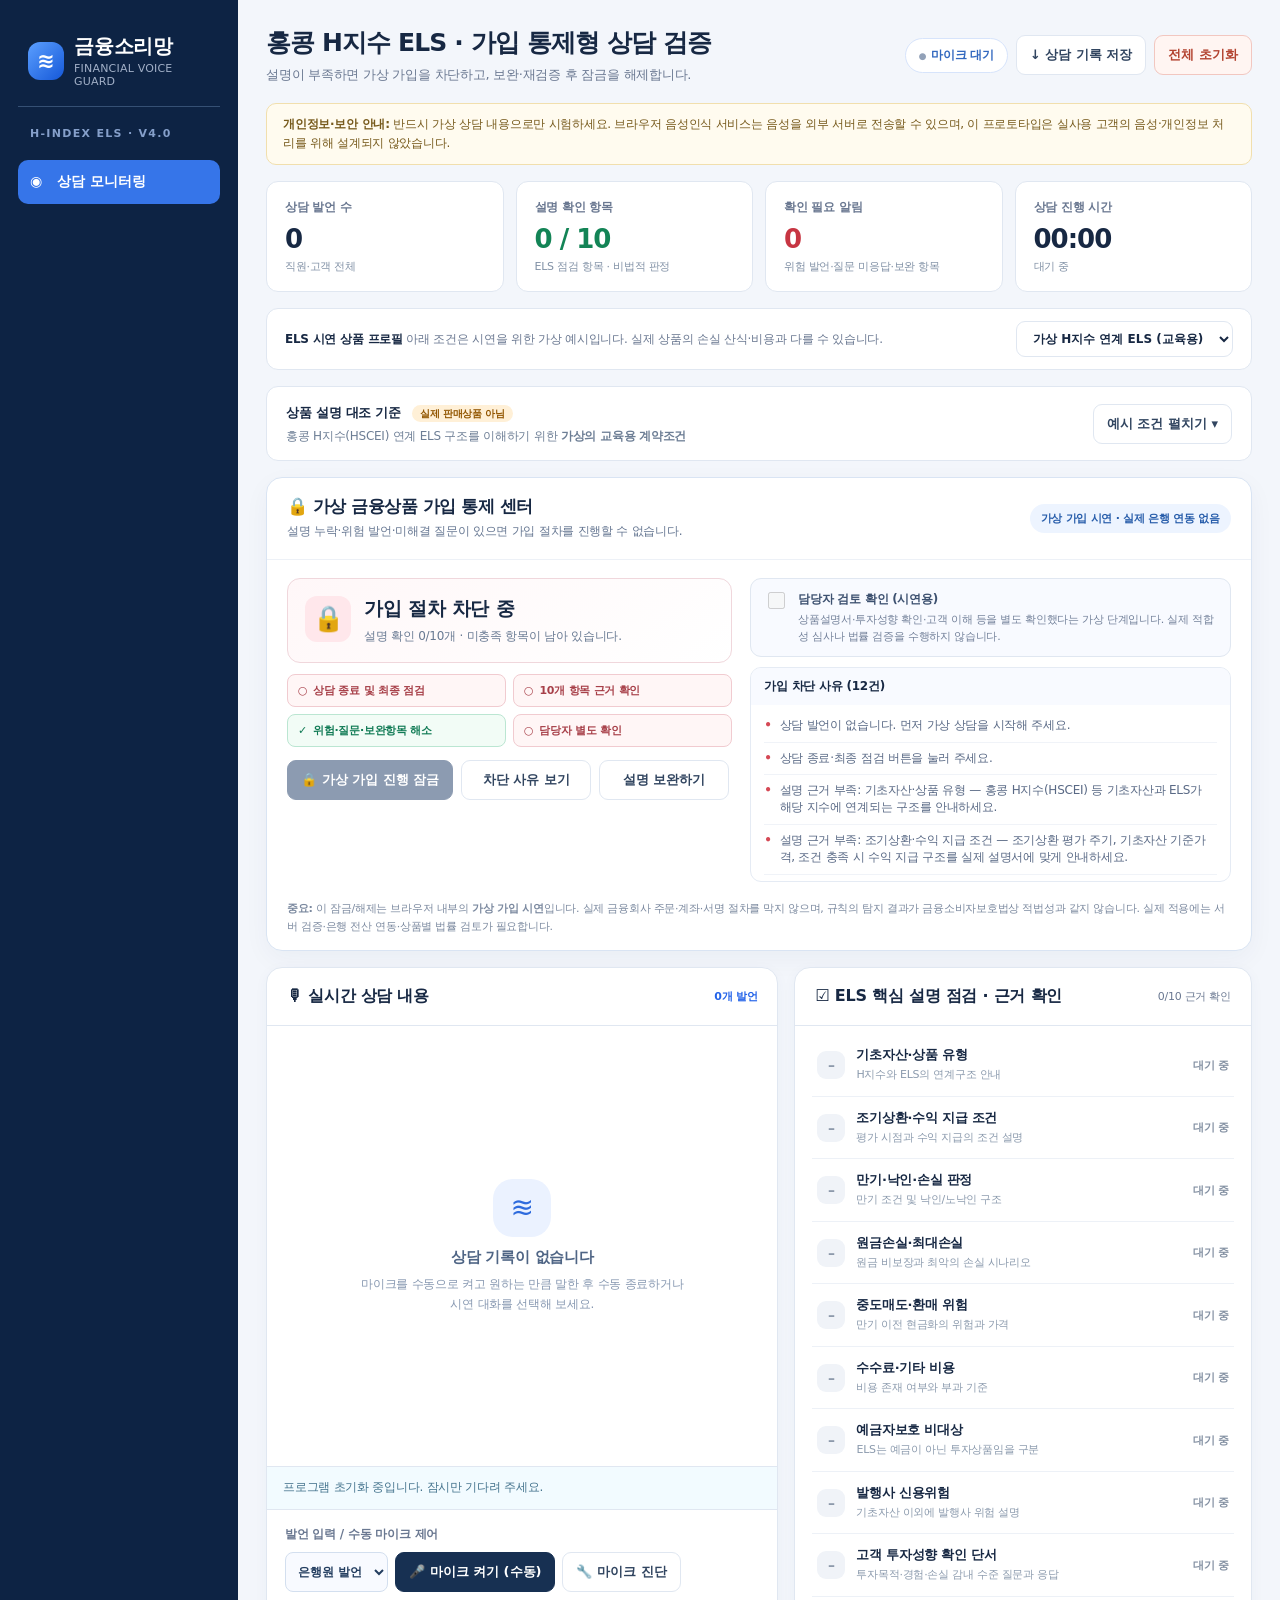
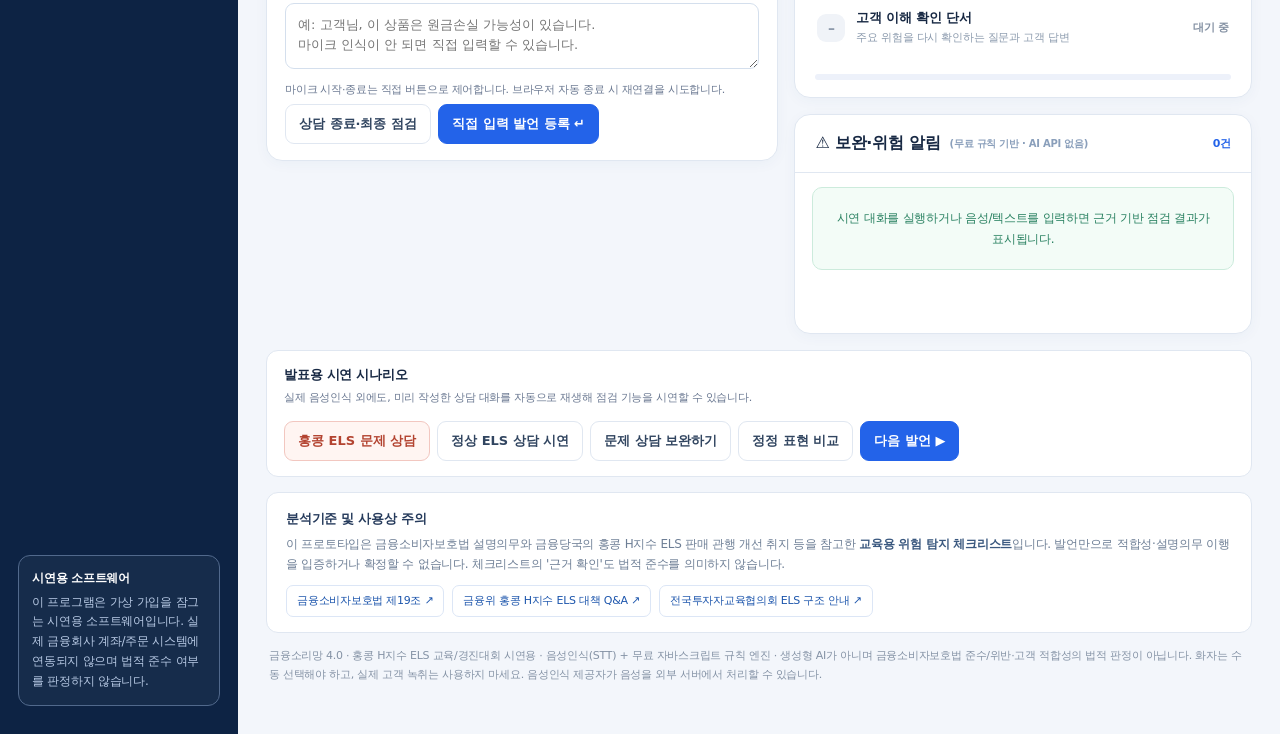
==== index.html @ e6ad567e "Rename index (1).html to index.html" ====
<!DOCTYPE html>
<html lang="ko">
<head>
<meta charset="UTF-8">
<meta name="viewport" content="width=device-width, initial-scale=1.0">
<title>금융소리망 4.0 | 가입 차단형 ELS 상담 검증</title>
<style>
:root{--navy:#0d2344;--navy2:#142f57;--accent:#2363e9;--bg:#f3f6fb;--surface:#fff;--line:#e0e7f1;--muted:#6a7891;--txt:#172843;--green:#138456;--amber:#ad6800;--red:#c73542;--softblue:#ecf3ff;--r:16px}
*{box-sizing:border-box}body{margin:0;background:var(--bg);font-family:Pretendard,'Noto Sans KR','Apple SD Gothic Neo','Malgun Gothic',system-ui,sans-serif;color:var(--txt);letter-spacing:-.25px}
button,input,textarea,select{font:inherit}button{cursor:pointer;transition:transform .1s,background .1s}button:active{transform:scale(.98)}button:disabled{opacity:.55;cursor:not-allowed}a{color:inherit}
.app{display:grid;grid-template-columns:238px minmax(0,1fr);min-height:100vh}.sidebar{background:var(--navy);color:#dbe6fa;padding:28px 18px;display:flex;flex-direction:column;gap:18px}.brand{display:flex;align-items:center;gap:10px;padding:6px 10px 18px;border-bottom:1px solid #355074}.brand-mark{height:38px;width:38px;border-radius:12px;background:linear-gradient(135deg,#5b9fff,#1558d8);display:grid;place-items:center;font-size:21px;font-weight:900;color:white}.brand h1{font-size:20px;line-height:1.2;color:white;margin:0}.brand small{font-size:11px;opacity:.72;display:block;margin-top:4px;letter-spacing:.2px}.side-label{font-size:11px;font-weight:750;letter-spacing:1.3px;color:#859fca;padding:2px 12px}.navbtn{width:100%;text-align:left;border:0;background:#ffffff16;border-radius:10px;color:#dbe6fa;padding:13px 12px;font-size:14px;font-weight:700;display:flex;gap:10px;align-items:center}.navbtn.active{background:#3675e9;color:white}.navbtn:hover{background:#ffffff25}.smallnote{margin-top:auto;border:1px solid #51698c;background:#ffffff0a;border-radius:12px;padding:13px;font-size:12px;line-height:1.65;color:#b7c9e4}.smallnote b{display:block;color:white;margin-bottom:4px}
.main{min-width:0;padding:26px 28px 35px}.header{display:flex;gap:20px;align-items:center;justify-content:space-between;margin-bottom:19px;flex-wrap:wrap}.header h2{margin:0;font-size:25px;letter-spacing:-.9px}.header p{color:var(--muted);font-size:13px;margin:7px 0 0}.topactions{display:flex;gap:8px;align-items:center;flex-wrap:wrap}.pill{border:1px solid #d7e4fb;border-radius:100px;padding:8px 13px;background:white;font-size:12px;font-weight:750;color:#3268bf}.pill.live{color:#067447;background:#e5f7ed;border-color:#bdedce}.pill.live:before{content:'●';font-size:9px;margin-right:5px}.pill.off:before{content:'●';font-size:9px;color:#92a1b8;margin-right:5px}.btn{border:1px solid var(--line);background:white;color:#314560;border-radius:9px;padding:10px 13px;font-size:13px;font-weight:750}.btn.primary{background:var(--accent);border-color:var(--accent);color:white}.btn.dark{background:#173052;border-color:#173052;color:white}.btn.warn{background:#fff5f2;border-color:#f2c7c0;color:#b34330}.btn:hover{filter:brightness(.97)}.btn:focus-visible,.navbtn:focus-visible,select:focus-visible,textarea:focus-visible{outline:3px solid #7cbbff;outline-offset:2px}
.notice{background:#fffbef;border:1px solid #f1dfad;padding:11px 16px;border-radius:10px;color:#775a1c;font-size:12px;line-height:1.6;margin-bottom:16px}.stats{display:grid;grid-template-columns:repeat(4,minmax(0,1fr));gap:12px;margin-bottom:16px}.stat{background:white;border:1px solid var(--line);border-radius:12px;padding:17px 18px;min-width:0}.stat .label{font-size:12px;color:var(--muted);font-weight:700;margin-bottom:8px}.stat .num{font-size:26px;font-weight:850;letter-spacing:-1px}.stat .sub{font-size:11px;color:#8090a5;margin-top:5px}.stat:nth-child(2) .num{color:var(--green)}.stat:nth-child(3) .num{color:var(--red)}
.workspace{display:grid;grid-template-columns:minmax(340px,1.12fr) minmax(360px,1fr);gap:16px;align-items:start}.panel{background:var(--surface);border:1px solid var(--line);border-radius:var(--r);overflow:hidden;box-shadow:0 3px 14px #1b43850a}.panelhead{display:flex;justify-content:space-between;gap:10px;align-items:center;padding:18px 20px;border-bottom:1px solid var(--line)}.panelhead h3{font-size:16px;margin:0;display:flex;align-items:center;gap:9px}.panelhead small{color:var(--muted);font-size:11px}.panelhead .kicker{font-size:11px;color:var(--accent);font-weight:800}.transcript{padding:15px 17px;height:440px;overflow:auto;scroll-behavior:smooth}.empty{height:100%;display:grid;align-content:center;justify-items:center;text-align:center;color:#8798b1;padding:20px;gap:7px}.empty .em{height:58px;width:58px;border-radius:20px;background:#ebf2ff;color:#2e6bdd;display:grid;place-items:center;font-size:28px;margin-bottom:4px}.empty strong{font-size:15px;color:#4f6585}.empty p{font-size:12px;line-height:1.7;margin:0}.utterance{display:flex;align-items:flex-start;gap:10px;margin:0 0 13px;padding:10px 11px;border-radius:10px;border:1px solid transparent;position:relative}.utterance.staff{background:#f0f6ff}.utterance.customer{background:#f8f9fc}.utterance.highlight{border-color:#f7a4a9;background:#fff2f2}.utterance:focus{outline:2px solid #739bee}.avatar{min-width:40px;text-align:center;font-size:11px;font-weight:800;padding:5px 4px;background:#2769d9;color:white;border-radius:6px}.customer .avatar{background:#8e96a5}.message{min-width:0;flex:1}.message .meta{font-size:11px;color:#7890af;margin-bottom:6px}.message .body{font-size:13px;line-height:1.65;word-break:break-word;white-space:pre-wrap}.message .warnmark{font-size:11px;color:var(--red);font-weight:800;margin-top:7px}.interim{background:#f2fbff;padding:12px 16px;color:#45748e;font-size:12px;border-top:1px solid var(--line);min-height:43px;line-height:1.4}.entry{padding:16px 18px;border-top:1px solid var(--line)}.entry-top{display:flex;gap:9px;align-items:center;justify-content:space-between;flex-wrap:wrap;margin-bottom:11px}.fieldlabel{font-size:12px;color:var(--muted);font-weight:750}.controls{display:flex;flex-wrap:wrap;gap:7px}.controls select{border:1px solid #d3dfef;background:#f8faff;border-radius:8px;padding:9px 8px;color:#243e60;font-weight:700;font-size:12px}.entry textarea{width:100%;height:66px;min-height:66px;resize:vertical;border:1px solid #d4dfed;border-radius:9px;padding:11px 12px;font-size:13px;outline:none;line-height:1.5}.entry textarea:focus{border-color:#2f76de}.entry-actions{display:flex;gap:7px;margin-top:9px;justify-content:space-between;align-items:center;flex-wrap:wrap}.entry-actions .help{font-size:11px;color:var(--muted)}.mic-active{background:#e94855!important;color:white!important;border-color:#e94855!important}.mic-active:before{content:'● ';font-size:10px}
.rightstack{display:grid;gap:16px}.checkitems{padding:8px 17px 16px}.checkrow{display:flex;gap:11px;align-items:center;padding:12px 5px;border-bottom:1px solid #edf1f7;cursor:pointer}.checkrow:last-child{border:0}.statusicon{flex:0 0 28px;height:28px;width:28px;border-radius:9px;display:grid;place-items:center;font-size:14px;font-weight:900}.statusicon.done{color:#118056;background:#dcf7eb}.statusicon.pending{color:#8d99ab;background:#f0f3f8}.statusicon.review{color:#a56c06;background:#fff0cf}.statusicon.missing{color:#ca3842;background:#ffe8e9}.checkmeta{flex:1;min-width:0}.checkmeta strong{font-size:13px;display:block}.checkmeta small{font-size:11px;color:#8b9aad;line-height:1.5;margin-top:3px;display:block}.statusword{font-size:11px;font-weight:800;white-space:nowrap;color:#8390a2}.statusword.done{color:var(--green)}.statusword.review{color:var(--amber)}.statusword.missing{color:var(--red)}.progress{height:6px;background:#edf1fa;border-radius:10px;margin:0 20px 17px;overflow:hidden}.progress > div{height:100%;background:#24a777;border-radius:10px;transition:width .2s}
.alerts{padding:14px 17px 17px;min-height:160px}.alert{border:1px solid #f5d5d6;border-left:4px solid #d94952;border-radius:10px;padding:12px 13px;background:#fff7f7;margin-bottom:10px}.alert.question{border-color:#f2e3bf;border-left-color:#d39528;background:#fffaf0}.alert.end{border-color:#dde5ef;border-left-color:#9caec5;background:#f7faff}.alert strong{display:block;font-size:12px;line-height:1.5;margin-bottom:6px}.alert p{margin:0;font-size:12px;color:#53647c;line-height:1.65}.alert .evidence{display:block;margin-top:7px;color:#687d99;font-size:11px;line-height:1.5;padding:6px 8px;background:#ffffff99;border-radius:7px}.alert .jump{margin-top:7px;background:transparent;color:#205ec3;font-size:11px;font-weight:750;border:0;padding:0}.good{border:1px solid #ccebdc;background:#f3fcf7;color:#298161;border-radius:10px;padding:20px;font-size:12px;line-height:1.7;text-align:center}.foot{padding:14px 3px;color:#8492a5;font-size:11px;line-height:1.7}.scenario{background:white;border:1px solid var(--line);border-radius:12px;margin:16px 0 0;padding:15px 17px;display:flex;align-items:center;gap:14px;justify-content:space-between;flex-wrap:wrap}.scenario-title{font-size:13px;font-weight:800}.scenario p{font-size:11px;color:var(--muted);margin:5px 0 0;line-height:1.6}.scenario-buttons{display:flex;gap:7px;flex-wrap:wrap}
@media(max-width:1210px){.app{grid-template-columns:1fr}.sidebar{padding:13px 18px;flex-direction:row;align-items:center;flex-wrap:wrap}.brand{padding:0 12px 0 0;border:0}.side-label,.sidebar>.smallnote{display:none}.sidebar .navbtn{width:auto}.main{padding:20px}.workspace{grid-template-columns:1fr 1fr}}
@media(max-width:870px){.workspace{grid-template-columns:1fr}.stats{grid-template-columns:1fr 1fr}.transcript{height:310px}.header h2{font-size:22px}.main{padding:14px}.brand h1{font-size:16px}}
@media(max-width:530px){.stats{grid-template-columns:1fr 1fr;gap:8px}.stat{padding:12px}.stat .num{font-size:22px}.header{gap:10px}.panelhead{padding:14px}.sidebar{gap:6px}.navbtn{font-size:12px;padding:9px}.scenario-buttons{width:100%}.btn{font-size:12px}}
.settingbar{display:flex;gap:12px;flex-wrap:wrap;align-items:center;justify-content:space-between;background:white;border:1px solid var(--line);border-radius:12px;padding:12px 18px;margin-bottom:16px;font-size:12px}.settingbar span{color:var(--muted)}.settingbar select{font:inherit;border:1px solid var(--line);border-radius:9px;padding:9px 12px;background:white;color:var(--txt);font-weight:700}.statusicon.review{background:#fff0cf;color:#a56c06}.statusword.review{color:var(--amber)}

.productcard{background:#fff;border:1px solid var(--line);border-radius:12px;padding:15px 19px;margin-bottom:16px}.producthead{display:flex;align-items:center;justify-content:space-between;gap:10px;flex-wrap:wrap}.producthead strong{font-size:13px}.producthead p{margin:5px 0 0;color:#6d7e95;font-size:12px;line-height:1.5}.tinychip{border-radius:20px;background:#fff0d7;color:#925600;font-size:10px;padding:3px 8px;margin-left:7px;vertical-align:middle}.productdetail{border-top:1px solid #edf0f6;margin-top:12px;padding-top:13px;display:grid;grid-template-columns:repeat(3,1fr);gap:10px}.productdetail[hidden]{display:none}.productdetail>div{background:#f4f7fc;border-radius:8px;padding:10px 12px;min-width:0;display:grid;gap:4px}.productdetail b{font-size:10px;color:#6a7891}.productdetail span{font-size:12px;font-weight:700;line-height:1.5}.sourcebox{background:#fff;border:1px solid var(--line);border-radius:12px;padding:15px 19px;margin-top:15px;font-size:12px;color:#6d7e95;line-height:1.65}.sourcebox>strong{display:block;color:#263b5c;font-size:13px;margin-bottom:6px}.sources{display:flex;flex-wrap:wrap;gap:8px;margin-top:10px}.sources a{border:1px solid #dce6f6;padding:6px 10px;border-radius:7px;font-size:11px;color:#1c55ac;text-decoration:none}.sourcebox b{color:#3a587f}
@media(max-width:900px){.productdetail{grid-template-columns:repeat(2,1fr)}}
@media(max-width:530px){.productdetail{grid-template-columns:1fr}}

/* 4.0 상담 단계별 가상 가입 차단 UI. 기존 3.2 마이크 코드는 유지 */
.gatepanel{background:#fff;border:1px solid #d9e4f3;border-radius:16px;box-shadow:0 8px 26px #15395b0b;margin:0 0 16px;overflow:hidden}
.gatehead{padding:17px 20px;border-bottom:1px solid #edf1f7;display:flex;justify-content:space-between;gap:12px;align-items:center;flex-wrap:wrap}
.gatehead h3{font-size:17px;margin:0;letter-spacing:-.5px}.gatehead p{font-size:12px;color:#667792;line-height:1.6;margin:4px 0 0}
.gatechip{font-size:11px;border-radius:50px;padding:7px 11px;background:#edf4ff;color:#265caa;font-weight:800}
.gatebody{display:grid;grid-template-columns:minmax(270px,1fr) minmax(300px,1.08fr);gap:18px;padding:18px 20px}
.gatehero{border:1px solid #f0d7dc;background:linear-gradient(145deg,#fff7f8,#ffffff);border-radius:13px;padding:17px;display:flex;align-items:flex-start;gap:13px}
.gatehero.ready{border-color:#b4e6d1;background:linear-gradient(145deg,#effff6,#fff)}
.gatehero.approved{border-color:#b7d0f8;background:linear-gradient(145deg,#eff6ff,#fff)}
.gateicon{font-size:25px;height:46px;width:46px;flex:0 0 46px;border-radius:12px;background:#ffe7eb;color:#af3343;display:grid;place-items:center}
.ready .gateicon{background:#d5f5e4;color:#0e8a58}.approved .gateicon{background:#ddeaff;color:#225ac1}
.gatehero strong{font-size:19px;display:block;margin-bottom:5px}.gatehero p{font-size:12px;line-height:1.55;margin:0;color:#687992}
.gatesteps{margin-top:11px;display:grid;grid-template-columns:repeat(2,1fr);gap:7px}.gatestep{padding:8px 10px;border:1px solid #e6ebf4;border-radius:8px;font-size:11px;color:#718199;font-weight:750}.gatestep.pass{color:#117b55;border-color:#bbe6d2;background:#f2fcf6}.gatestep.fail{color:#a73f48;border-color:#f1cbd0;background:#fff6f6}
.gatesteps .mark{margin-right:6px}
.gateactions{display:flex;flex-wrap:wrap;gap:8px;align-items:center;margin-top:13px}.gateactions .btn{min-width:130px}
#saleButton:disabled{background:#8c9bb1;color:#fff;border-color:#8c9bb1;opacity:1;cursor:not-allowed}
.gatecheck{border:1px solid #e0e7f1;border-radius:11px;padding:11px 13px;background:#f8faff;display:flex;gap:10px;align-items:flex-start;font-size:12px;line-height:1.55;font-weight:700;color:#3d5170}
.gatecheck input{width:17px;height:17px;flex:0 0 17px;accent-color:#246bdd;margin-top:2px}
.gatecheck small{display:block;font-size:11px;color:#73819a;font-weight:450;margin-top:3px}
.gatereasons{border:1px solid #e5ebf4;border-radius:11px;margin-top:10px;overflow:hidden}.gatereasonsheader{padding:10px 13px;background:#f8faff;font-size:12px;font-weight:800}
.gatereasonslist{margin:0;padding:5px 13px 9px;list-style:none;max-height:176px;overflow-y:auto}.gatereasonslist li{font-size:12px;padding:7px 0;line-height:1.45;border-bottom:1px solid #f0f3f8;color:#596985;display:flex;gap:8px;align-items:flex-start}.gatereasonslist li:last-child{border-bottom:0}.gatereasonslist .dot{color:#d54955;font-weight:900}.gatereasonslist .dot.ok{color:#139264}
.gatedisclaimer{font-size:11px;line-height:1.6;color:#7b899f;padding:0 20px 15px}
.gateriskresolved{color:#107d54;font-size:11px;font-weight:700;margin-top:8px}
.approvalnotice{font-size:11px;font-weight:700;color:#225c9e;padding:9px 10px;background:#eef5ff;border:1px solid #cadefc;border-radius:8px;margin-top:10px;line-height:1.5}
@media(max-width:960px){.gatebody{grid-template-columns:1fr}}@media(max-width:530px){.gatebody{padding:12px}.gatehead{padding:14px}.gatedisclaimer{padding:0 13px 13px}.gatesteps{grid-template-columns:1fr 1fr}.gatehero strong{font-size:16px}}
</style>
</head>
<body>
<div class="app">
<aside class="sidebar">
  <div class="brand"><div class="brand-mark">≋</div><div><h1>금융소리망</h1><small>FINANCIAL VOICE GUARD</small></div></div>
  <div class="side-label">H-INDEX ELS · V4.0</div>
  <button class="navbtn active" type="button">◉ &nbsp; 상담 모니터링</button>
  <div class="smallnote"><b>시연용 소프트웨어</b>이 프로그램은 가상 가입을 잠그는 시연용 소프트웨어입니다. 실제 금융회사 계좌/주문 시스템에 연동되지 않으며 법적 준수 여부를 판정하지 않습니다.</div>
</aside>
<main class="main">
  <div class="header"><div><h2>홍콩 H지수 ELS · 가입 통제형 상담 검증</h2><p>설명이 부족하면 가상 가입을 차단하고, 보완·재검증 후 잠금을 해제합니다.</p></div><div class="topactions"><span class="pill off" id="livePill">마이크 대기</span><button class="btn" id="downloadBtn" type="button">↓ 상담 기록 저장</button><button class="btn warn" id="resetBtn" type="button">전체 초기화</button></div></div>
  <div class="notice"><b>개인정보·보안 안내:</b> 반드시 가상 상담 내용으로만 시험하세요. 브라우저 음성인식 서비스는 음성을 외부 서버로 전송할 수 있으며, 이 프로토타입은 실사용 고객의 음성·개인정보 처리를 위해 설계되지 않았습니다.</div>
  <section class="stats" aria-label="상담 요약">
    <div class="stat"><div class="label">상담 발언 수</div><div class="num" id="statLines">0</div><div class="sub">직원·고객 전체</div></div>
    <div class="stat"><div class="label">설명 확인 항목</div><div class="num" id="statDone">0 / 10</div><div class="sub">ELS 점검 항목 · 비법적 판정</div></div>
    <div class="stat"><div class="label">확인 필요 알림</div><div class="num" id="statAlerts">0</div><div class="sub">위험 발언·질문 미응답·보완 항목</div></div>
    <div class="stat"><div class="label">상담 진행 시간</div><div class="num" id="statTime">00:00</div><div class="sub" id="sessionStatus">대기 중</div></div>
  </section>
  <div class="settingbar"><div><strong>ELS 시연 상품 프로필</strong><span> 아래 조건은 시연을 위한 가상 예시입니다. 실제 상품의 손실 산식·비용과 다를 수 있습니다.</span></div><select id="category" aria-label="가상 상품 유형"><option value="els">가상 H지수 연계 ELS (교육용)</option></select></div>
  <section class="productcard" aria-label="시연용 상품 가정"><div class="producthead"><div><strong>상품 설명 대조 기준 <span class="tinychip">실제 판매상품 아님</span></strong><p>홍콩 H지수(HSCEI) 연계 ELS 구조를 이해하기 위한 <b>가상의 교육용 계약조건</b></p></div><button class="btn" type="button" id="profileToggle" aria-expanded="false">예시 조건 펼치기 ▾</button></div>
  <div class="productdetail" id="productDetail" hidden>
  <div><b>기초자산</b><span>홍콩 H지수(HSCEI)</span></div><div><b>만기</b><span>3년 (가정)</span></div><div><b>조기상환</b><span>6개월마다 평가 / 90% 이상 조건 (가정)</span></div><div><b>낙인(KI)</b><span>최초 기준가격의 50% (가정)</span></div><div><b>가입 수수료</b><span>0.5% (시연용 가정)</span></div><div><b>원금·예금보호</b><span>원금 비보장 / 예금자보호 비대상</span></div>
  </div></section>

  <section class="gatepanel" id="saleGate" aria-label="가상 금융상품 가입 통제">
    <div class="gatehead"><div><h3>🔒 가상 금융상품 가입 통제 센터</h3><p>설명 누락·위험 발언·미해결 질문이 있으면 가입 절차를 진행할 수 없습니다.</p></div><span class="gatechip">가상 가입 시연 · 실제 은행 연동 없음</span></div>
    <div class="gatebody">
      <div>
        <div class="gatehero" id="gateHero"><div class="gateicon" id="gateIcon" aria-hidden="true">🔒</div><div><strong id="gateTitle">가입 진행 잠금</strong><p id="gateSummary">상담을 진행하고 필수 설명을 확인해 주세요.</p></div></div>
        <div class="gatesteps" id="gateSteps" aria-label="가입 진행 조건">
          <div class="gatestep fail" id="stepFinish"><span class="mark">○</span>상담 종료 및 최종 점검</div>
          <div class="gatestep fail" id="stepRules"><span class="mark">○</span>10개 항목 근거 확인</div>
          <div class="gatestep fail" id="stepSafety"><span class="mark">○</span>위험·질문·보완항목 해소</div>
          <div class="gatestep fail" id="stepHuman"><span class="mark">○</span>담당자 별도 확인</div>
        </div>
        <div class="gateactions"><button class="btn primary" id="saleButton" type="button" disabled>🔒 가상 가입 진행 잠금</button><button class="btn" id="gateReviewButton" type="button">차단 사유 보기</button><button class="btn" id="resumeButton" type="button">설명 보완하기</button></div>
        <div class="approvalnotice" id="gateApprovalNotice" hidden role="status"></div>
      </div>
      <div>
        <label class="gatecheck"><input type="checkbox" id="reviewCheck" disabled><span>담당자 검토 확인 (시연용)<small>상품설명서·투자성향 확인·고객 이해 등을 별도 확인했다는 가상 단계입니다. 실제 적합성 심사나 법률 검증을 수행하지 않습니다.</small></span></label>
        <div class="gatereasons" id="gateReasons"><div class="gatereasonsheader" id="gateReasonTitle">가입 차단 사유</div><ul class="gatereasonslist" id="gateReasonsList"><li>상담 내용을 입력하면 차단 사유를 확인할 수 있습니다.</li></ul></div>
        <div class="gateriskresolved" id="gateResolved" hidden></div>
      </div>
    </div>
    <div class="gatedisclaimer"><b>중요:</b> 이 잠금/해제는 브라우저 내부의 <b>가상 가입 시연</b>입니다. 실제 금융회사 주문·계좌·서명 절차를 막지 않으며, 규칙의 탐지 결과가 금융소비자보호법상 적법성과 같지 않습니다. 실제 적용에는 서버 검증·은행 전산 연동·상품별 법률 검토가 필요합니다.</div>
  </section>
  <section class="workspace">
    <div class="panel">
      <div class="panelhead"><h3>🎙 실시간 상담 내용</h3><span class="kicker" id="transcriptCount">0개 발언</span></div>
      <div class="transcript" id="transcript" aria-live="polite"><div class="empty"><div class="em">〰</div><strong>상담이 아직 시작되지 않았습니다</strong><p>마이크를 직접 켜서 말하거나<br>아래에서 시연 대화를 불러오세요.</p></div></div>
      <div class="interim" id="interimText">프로그램 초기화 중입니다. 잠시만 기다려 주세요.</div>
      <div class="entry">
        <div class="entry-top"><span class="fieldlabel">발언 입력 / 수동 마이크 제어</span><div class="controls"><select id="speaker" aria-label="현재 발언자"><option value="staff">은행원 발언</option><option value="customer">고객 발언</option></select><button class="btn dark" id="micBtn" type="button">🎤 마이크 켜기 (수동)</button><button class="btn" id="micDiag" type="button" title="마이크 권한과 연결 상태 확인">🔧 마이크 진단</button></div></div>
        <textarea id="userText" placeholder="예: 고객님, 이 상품은 원금손실 가능성이 있습니다.&#10;마이크 인식이 안 되면 직접 입력할 수 있습니다."></textarea>
        <div class="entry-actions"><span class="help" id="micHelp">프로그램 초기화 중입니다. 화면이 그대로라면 새로고침해 주세요.</span><div class="controls"><button class="btn" type="button" id="finishBtn">상담 종료·최종 점검</button><button class="btn primary" type="button" id="addBtn">직접 입력 발언 등록 ↵</button></div></div>
      </div>
    </div>
    <div class="rightstack">
      <div class="panel"><div class="panelhead"><h3>☑ ELS 핵심 설명 점검 · 근거 확인</h3><small id="progressLabel">0/10 근거 확인</small></div><div class="checkitems" id="checkItems"></div><div class="progress"><div id="progressBar" style="width:0%"></div></div></div>
      <div class="panel"><div class="panelhead"><h3>⚠ 보완·위험 알림 <span style="font-size:10px;color:#8a9fbb">(무료 규칙 기반 · AI API 없음)</span></h3><span class="kicker" id="alertLabel">0건</span></div><div class="alerts" id="alerts"></div></div>
    </div>
  </section>
  <section class="scenario"><div><div class="scenario-title">발표용 시연 시나리오</div><p>실제 음성인식 외에도, 미리 작성한 상담 대화를 자동으로 재생해 점검 기능을 시연할 수 있습니다.</p></div><div class="scenario-buttons"><button class="btn warn" id="demoBad" type="button">홍콩 ELS 문제 상담</button><button class="btn" id="demoGood" type="button">정상 ELS 상담 시연</button><button class="btn" id="demoRecover" type="button">문제 상담 보완하기</button><button class="btn" id="demoContrast" type="button">정정 표현 비교</button><button class="btn primary" id="demoStep" type="button">다음 발언 ▶</button></div></section>
  <section class="sourcebox"><strong>분석기준 및 사용상 주의</strong><div>이 프로토타입은 금융소비자보호법 설명의무와 금융당국의 홍콩 H지수 ELS 판매 관행 개선 취지 등을 참고한 <b>교육용 위험 탐지 체크리스트</b>입니다. 발언만으로 적합성·설명의무 이행을 입증하거나 확정할 수 없습니다. 체크리스트의 '근거 확인'도 법적 준수를 의미하지 않습니다.</div><div class="sources"><a target="_blank" rel="noopener noreferrer" href="https://www.law.go.kr/LSW/lsSideInfoP.do?docCls=jo&amp;joBrNo=00&amp;joNo=0019&amp;lsiSeq=277247&amp;urlMode=lsScJoRltInfoR">금융소비자보호법 제19조 ↗</a><a target="_blank" rel="noopener noreferrer" href="https://fsc.go.kr/po020201/84057">금융위 홍콩 H지수 ELS 대책 Q&amp;A ↗</a><a target="_blank" rel="noopener noreferrer" href="https://www.kcie.or.kr/guide/2/14/web_view?content_idx=886&amp;series_idx=">전국투자자교육협의회 ELS 구조 안내 ↗</a></div></section>
  <div class="foot">금융소리망 4.0 · 홍콩 H지수 ELS 교육/경진대회 시연용 · 음성인식(STT) + 무료 자바스크립트 규칙 엔진 · 생성형 AI가 아니며 금융소비자보호법 준수/위반·고객 적합성의 법적 판정이 아닙니다. 화자는 수동 선택해야 하고, 실제 고객 녹취는 사용하지 마세요. 음성인식 제공자가 음성을 외부 서버에서 처리할 수 있습니다.</div>
</main>
</div>
<script>
/* 금융소리망 3.0 - 홍콩 H지수 ELS 교육/시연용 규칙 기반 점검 엔진.
 * 실제 법률 위반, 상품 적합성, 완전판매 여부를 판단하지 않습니다.
 * 일부 문장의 특징을 확인하는 휴리스틱이며 법률/상품별 심사 대체 불가.
 */
(function(root,factory){const e=factory();if(typeof module==='object'&&module.exports)module.exports=e;if(root)root.FinanceVoiceEngine=e;})(typeof globalThis!=='undefined'?globalThis:this,function(){
'use strict';
const RULES = [
 {id:'underlying',label:'기초자산·상품 유형',description:'H지수와 ELS의 연계구조 안내',advice:'홍콩 H지수(HSCEI) 등 기초자산과 ELS가 해당 지수에 연계되는 구조를 안내하세요.'},
 {id:'payoff',label:'조기상환·수익 지급 조건',description:'평가 시점과 수익 지급의 조건 설명',advice:'조기상환 평가 주기, 기초자산 기준가격, 조건 충족 시 수익 지급 구조를 실제 설명서에 맞게 안내하세요.'},
 {id:'maturity',label:'만기·낙인·손실 판정',description:'만기 조건 및 낙인/노낙인 구조',advice:'만기와 낙인(Knock-in) 또는 노낙인 구조, 최종 손실 결정 조건을 구체적으로 안내하세요.'},
 {id:'loss',label:'원금손실·최대손실',description:'원금 비보장과 최악의 손실 시나리오',advice:'원금 비보장 및 조건에 따라 원금 전액까지 손실 가능할 수 있다는 점을 설명서 기준으로 명확히 안내하세요.'},
 {id:'early',label:'중도매도·환매 위험',description:'만기 이전 현금화의 위험과 가격',advice:'중도 매도·환매 가능 여부, 가격 산정 방식, 원금손실 가능성과 적용 비용을 상품별로 안내하세요.'},
 {id:'fee',label:'수수료·기타 비용',description:'비용 존재 여부와 부과 기준',advice:'수수료·보수·중도매도 비용의 유무와 적용 기준을 실제 상품설명서로 확인하여 안내하세요.'},
 {id:'deposit',label:'예금자보호 비대상',description:'ELS는 예금이 아닌 투자상품임을 구분',advice:'ELS는 예금자보호 대상이 아닌 투자상품임을 분명하게 안내하세요.'},
 {id:'issuer',label:'발행사 신용위험',description:'기초자산 이외에 발행사 위험 설명',advice:'발행사의 신용상태 악화·부도 시 지급불능 등 신용위험이 있음을 설명하세요.'},
 {id:'suitability',label:'고객 투자성향 확인 단서',description:'투자목적·경험·손실 감내 수준 질문과 응답',advice:'투자목적, 거래 경험과 손실 감수 가능 수준을 확인하고 별도의 공식 적합성 심사 절차를 진행하세요.'},
 {id:'comprehension',label:'고객 이해 확인 단서',description:'주요 위험을 다시 확인하는 질문과 고객 답변',advice:'손실 구조 등 주요 위험에 관한 고객의 이해를 확인하고 필요한 경우 추가 설명하세요.'},
];
const RULE_BY_ID=Object.fromEntries(RULES.map(r=>[r.id,r]));
const DEMOS={
 bad:[
  ['staff','이건 홍콩 H지수 ELS인데 안전한 예금 같은 상품입니다. 원금은 100% 보장됩니다.'],
  ['customer','홍콩 H지수가 크게 떨어지면 제 원금도 손실이 날 수 있나요?'],
  ['staff','아니요, 걱정하지 마세요. 무조건 수익이 나는 상품입니다.'],
  ['customer','조기상환 조건이나 낙인 조건은 뭔가요?'],
  ['staff','조건은 복잡하니까 그냥 넘어가셔도 됩니다.'],
  ['customer','만기 전 중도에 팔면 손해 볼 수도 있나요?'],
  ['staff','그건 나중에 보시고 일단 서명부터 하시죠.'],
  ['customer','예금자보호도 되나요?'],
  ['staff','네, 예금자보호도 됩니다.']
 ],
 good:[
  ['staff','이 가상 상품은 홍콩 H지수 HSCEI에 연계되는 주가연계증권 ELS이며 만기는 3년입니다.'],
  ['staff','시연용 조건에서는 6개월마다 조기상환을 평가하며 기초자산이 기준가격의 90% 이상이면 약정된 수익과 함께 조기상환됩니다. 실제 상환 기준은 상품마다 다릅니다.'],
  ['customer','지수가 많이 떨어지면 원금도 잃을 수 있나요?'],
  ['staff','네, 원금이 보장되지 않고 지수가 하락하면 원금 일부 또는 전액을 손실할 수 있습니다.'],
  ['staff','이 가상 상품은 만기 3년이고 낙인 50% 조건을 가정합니다. 낙인 발생 후 만기 회복 조건을 충족하지 못하면 손실이 결정됩니다. 실제 약관을 확인하셔야 합니다.'],
  ['customer','그럼 만기 전 매도하면 어떻게 되나요?'],
  ['staff','만기 전에 중도매도하면 시장가격으로 정산되어 원금손실이 발생할 수 있고 비용이 적용될 수 있습니다.'],
  ['staff','이 가상 사례는 가입수수료 0.5%로 설정했습니다. 실제 비용과 요율은 상품설명서를 기준으로 확인해야 합니다.'],
  ['customer','은행에서 파는데 예금자보호가 되나요?'],
  ['staff','아니요. ELS는 예금자보호 대상이 아닙니다.'],
  ['staff','또한 발행사 신용상태가 악화되거나 부도 나면 지급금을 돌려받지 못할 위험도 있습니다.'],
  ['staff','고객님의 투자목적과 투자경험, 원금손실을 감내할 수 있는 수준은 어떠신가요?'],
  ['customer','투자 경험이 있고 여유자금이며 원금 전액 손실 가능성을 감수할 수 있는 범위입니다.'],
  ['staff','그렇다면 ELS가 고객님께 적합한지는 별도의 공식 투자성향 절차로 확인해야 합니다. 말씀드린 원금 전액 손실 가능성과 중도매도 위험을 이해하셨나요?'],
  ['customer','네, 원금 전액 손실 가능성과 중도매도 위험을 이해했습니다.']
 ],
 contrast:[
  ['staff','이 상품은 원금이 100% 보장되는 상품이 아닙니다.'],
  ['staff','무조건 수익이 난다는 표현은 사실이 아닙니다.'],
  ['customer','그럼 ELS라도 손해가 날 수 있다는 거죠?'],
  ['staff','맞습니다. 원금손실이 발생할 수 있고, 경우에 따라 전액 손실도 가능합니다.'],
  ['staff','그럼에도 이 상품은 사실상 예금과 같아서 위험이 없다고 볼 수도 있습니다.'],
  ['customer','낙인 조건과 조기상환 기준을 더 자세히 듣고 싶습니다.']
 ]
};
const norm=t=>String(t||'').replace(/\s+/g,' ').trim();
const test=(s,r)=>r.test(s);
const sentences=t=>String(t||'').split(/(?<=[.!?。])\s+|\n+/).map(norm).filter(Boolean);
const question=s=>/[?？]|(?:나요|까요|습니까|인가요|뭔가요|무엇|어떻게|얼마|궁금)/.test(s);
// Negated guarantee and profit claims should not be classified as actual promises.
function denial(s){return /(?:보장|확정|수익|손실\s*없).{0,22}(?:아니|않|못|없|틀립|잘못|불가능|정확하지|사실이\s*아)|(?:보장|확정)\s*(?:안|비)|(?:보장|확정)되는\s*상품이\s*(?:아니|아닙)|(?:무조건|확실히).{0,16}(?:표현|말)은?\s*(?:잘못|틀림|거짓)/.test(s);}
function lossDenial(s){return /(?:손실|위험|손해).{0,17}(?:없(?:습|어|다)|안\s*납니다|발생하지\s*않|걱정\s*마|문제\s*없|제로)|원금손실은\s*절대\s*없|위험하지\s*않/.test(s);}
function guaranteeClaim(s){
 if(denial(s)||/(?:보장되지|보장되지\s*않|보장하지\s*않|보장되는\s*것은\s*아니|보장되는\s*상품이\s*아니|보장이\s*안|비보장)/.test(s))return false;
 return /(?:원금|투자금).{0,17}(?:100\s*%|전액)?\s*보장(?:됩니다|돼요|해드|합니다|이에요|이죠|되는\s*상품|받을\s*수\s*있)|(?:원금|투자금)(?:은|이)?\s*(?:무조건|절대|확실히)\s*안전|원금\s*100\s*%\s*보장/.test(s);
}
function profitClaim(s){if(denial(s))return false;return /(?:무조건|반드시|절대|확실히)\s*(?:수익|돈\s*벌)|수익(?:이|은|을)?\s*(?:100\s*%\s*)?(?:확정|보장)(?:됩니다|돼요|해드|합니다)|손해\s*볼\s*일\s*없/.test(s);}
function misleadingSafe(s){if(denial(s))return false;return /(?:예금\s*같|예금과\s*같|안전한\s*예금|위험\s*없|손실\s*없|절대\s*안전|걱정하지\s*마|걱정\s*안\s*해도|문제\s*없)/.test(s);}
const full=(why)=>({score:2,why});const partial=why=>({score:1,why});const none=()=>({score:0,why:''});
function assess(id, text){
 const t=norm(text);if(!t)return none();
 const mention=(re,why='관련 발언은 있지만 핵심 설명이 충분한지는 확인되지 않습니다.')=>test(t,re)?partial(why):none();
 switch(id){
 case 'underlying':
   if(test(t,/(?:홍콩\s*H\s*지수|H\s*지수|HSCEI|항셍\s*중국기업)/i)&&test(t,/(?:기초자산|연계|ELS|주가연계증권|수익\s*구조)/)&&!question(t))return full('H지수와 ELS 기초자산의 연관성을 설명한 발언입니다.');
   return mention(/(?:ELS|홍콩|지수|기초자산|주가연계)/i);
 case 'payoff':
   if(test(t,/(?:조기\s*상환|조기상환|수익\s*지급|상환\s*조건)/)&&test(t,/(?:\d\s*개월|매\s*\d\s*개월|평가일|매\s*분기|6개월|평가\s*시점)/)&&test(t,/(?:\d+(?:\.\d+)?\s*%|기준\s*가격|조건\s*충족|기초자산).{0,50}/)&&!question(t))return full('조기상환 평가 시점과 조건을 구체적으로 언급했습니다(시연 기준 검출).');
   return mention(/(?:조기\s*상환|조기상환|평가일|상환\s*조건|수익\s*지급)/);
 case 'maturity':
   if(test(t,/(?:만기|상환\s*시점)/)&&test(t,/(?:낙인|녹인|knock.?in|노낙인|노녹인|손실\s*판정|손실\s*조건)/i)&&test(t,/(?:\d+\s*(?:년|개월|%)|회복|미충족|조건|기준가격)/)&&!question(t))return full('만기와 낙인/손실 판정 조건을 연계해 설명했습니다.');
   return mention(/(?:만기|낙인|녹인|노낙인|노녹인|손실\s*판정)/);
 case 'loss':
   if(test(t,/(?:원금|투자금).{0,40}(?:전액|일부|100\s*%|모두).{0,12}(?:손실|잃|날아|없어)/)&&test(t,/(?:가능|수\s*있|발생|될\s*수)/)&&!lossDenial(t))return full('원금 일부/전액 손실 가능성을 명확히 설명했습니다.');
   if(test(t,/(?:원금|투자금).{0,27}(?:손실|잃을\s*수|보장되지|비보장|보장하지\s*않)/)&&!lossDenial(t))return partial('원금손실 가능성은 언급했지만 최악의 손실 범위까지 확인해 주세요.');
   return mention(/(?:원금|손실|보장|투자금)/);
 case 'early':
   if(test(t,/(?:중도\s*(?:매도|환매|해지)|만기\s*전\s*(?:매도|환매|매각)|환매\s*가격)/)&&test(t,/(?:시장\s*가격|시가|환매\s*가격|가격\s*산정|원금\s*손실|가격에\s*따라|불이익)/)&&!question(t))return full('만기 전 현금화와 가격/손실 위험을 설명했습니다.');
   return mention(/(?:중도\s*(?:매도|환매|해지)|환매|만기\s*전)/);
 case 'fee':
   if(!test(t,/(?:수수료|비용|보수|판매보수|환매\s*비용)/))return none();
   if(test(t,/(?:수수료|보수|비용).{0,30}(?:\d+(?:\.\d+)?\s*(?:%|원|퍼센트)|없습니다|없어요|면제|부과\s*기준|적용\s*조건)/)&&!question(t)&&!test(t,/(?:신경\s*쓰지|걱정하지\s*마|상관없)/))return full('비용의 수준/유무 또는 적용 기준을 언급했습니다(실제 상품과 대조 필요).');
   return partial('비용을 언급했지만 구체적인 유무·요율·산정 조건이 부족합니다.');
 case 'deposit':
   if(!test(t,/(?:예금자\s*보호|예금\s*보험)/))return none();
   if(test(t,/(?:비대상|대상(?:이|은)?\s*(?:아니|아닙)|적용(?:되지|되지\s*않|안)|보호(?:되지|받지\s*못|받을\s*수\s*없))/)&&!question(t))return full('ELS가 예금자보호 비대상임을 설명했습니다.');
   return partial('예금자보호 여부가 명확히 안내되었는지 확인하세요.');
 case 'issuer':
   if(test(t,/(?:발행사|발행\s*회사|증권사).{0,32}(?:부도|신용|파산|지급\s*불능|못\s*받|신용\s*상태)/)&&!question(t))return full('발행사 신용위험을 설명했습니다.');
   return mention(/(?:발행사|발행\s*회사|신용위험|파산)/);
 case 'suitability':
   return mention(/(?:투자\s*성향|투자\s*목적|투자\s*경험|손실\s*감수|손실\s*감내|위험\s*성향|투자\s*기간|노후\s*자금)/,'투자성향 관련 질문/언급이 있습니다. 고객 답변과 공식 심사는 별도로 필요합니다.');
 case 'comprehension':
   return mention(/(?:이해\s*하셨|이해\s*되셨|이해\s*했는지|이해\s*하십|이해\s*하셨나요|설명\s*이해|질문\s*있으|궁금한\s*점)/,'이해 확인 질문이 있습니다. 고객의 명시적 답변을 확인해야 합니다.');
 }
 return none();
}
function customerTopics(text){const t=norm(text),arr=[];const keys=[
 ['underlying',/(?:홍콩|H\s*지수|ELS|기초자산)/i],['payoff',/(?:조기\s*상환|상환\s*조건|수익률|수익은)/],['maturity',/(?:낙인|녹인|만기\s*(?:상환|판정|시점|조건|에)|손실\s*조건)/],['loss',/(?:원금|손실|보장|잃|위험)/],['early',/(?:중도\s*(?:매도|환매|해지)|만기\s*전)/],['fee',/(?:수수료|보수|비용)/],['deposit',/(?:예금자\s*보호|예금\s*보험)/],['issuer',/(?:발행사|신용위험|부도)/]
 ];for(const [id,re]of keys)if(test(t,re))arr.push(id);return arr;}
function explicitUnderstood(t){return test(t,/(?:이해했|이해했습니다|이해했어요|알겠습니다|잘\s*알겠|이해하고\s*있|확인했습니다)/)&&!test(t,/(?:못|안\s*되|어렵|헷갈|잘\s*모르|아직\s*모르)/);}
function confusing(t){return test(t,/(?:이해\s*못|이해가\s*안|잘\s*모르|어렵|헷갈|다시\s*설명|무슨\s*뜻|잘\s*이해가\s*되지)/);}
function customerSubstance(t){return test(t,/(?:경험|주식|펀드|채권|노후|은퇴|안정|공격|위험|손실|감수|감내|투자\s*목적|자금|투자\s*기간|몇\s*년)/);}
function analyze(entries,opts={}){
 const finished=!!opts.finished;
 const data=(entries||[]).map((e,i)=>({id:e.id??i+1,speaker:e.speaker==='customer'?'customer':'staff',text:norm(e.text),at:e.at||null})).filter(e=>e.text);
 const states={}, alerts=[];
 const add=(a)=>{const o={...a,priority:a.priority??2};if(!alerts.some(x=>x.kind===o.kind&&x.id===o.id&&x.ruleId===o.ruleId&&x.title===o.title))alerts.push(o);};
 // Process conversational pairs. Latest customer answer may invalidate earlier understanding confirmation.
 for(const rule of RULES){
  let best={score:0,why:'',entry:null,responseId:null};
  for(let i=0;i<data.length;i++){
    const e=data[i];if(e.speaker!=='staff')continue;
    const check=assess(rule.id,e.text);if(check.score===0)continue;
    let candidate={...check,entry:e,responseId:null};
    if(rule.id==='suitability'||rule.id==='comprehension'){
      const reply=data.slice(i+1).find(n=>n.speaker==='customer');
      if(reply){
        if(rule.id==='suitability'&&customerSubstance(reply.text))candidate={score:2,why:'직원 질문과 고객의 투자 관련 답변을 확인했습니다. 공식 적합성 평가는 별도입니다.',entry:e,responseId:reply.id};
        if(rule.id==='comprehension'&&explicitUnderstood(reply.text))candidate={score:2,why:'직원의 이해 확인 질문과 고객의 명시적 응답을 확인했습니다. 실제 이해의 충분성은 별도 검토가 필요합니다.',entry:e,responseId:reply.id};
        if(rule.id==='comprehension'&&confusing(reply.text))candidate={score:1,why:'고객이 이해가 어렵다고 답했습니다. 설명을 보완해야 합니다.',entry:reply,responseId:null};
      }
    }
    if(candidate.score>best.score || (candidate.score===best.score&&candidate.entry&&(!best.entry||candidate.entry.id>best.entry.id)))best=candidate;
  }
  // Customer expressed unresolved confusion after the last understood reply.
  if(rule.id==='comprehension'&&best.score===2){
    const later=data.find(e=>e.speaker==='customer'&&e.id>(best.responseId||0)&&confusing(e.text));
    if(later)best={score:1,why:'이해 확인 뒤 고객이 다시 이해의 어려움을 표현했습니다.',entry:later,responseId:null};
  }
  const status=best.score===2?'done':best.score===1?'review':finished?'missing':'pending';
  states[rule.id]={...rule,status,score:best.score,entryId:best.entry?best.entry.id:null,responseId:best.responseId,reason:best.why};
  if(best.score===1)add({kind:'review',ruleId:rule.id,id:best.entry?.id||null,title:`설명 보완 검토 · ${rule.label}`,desc:best.why+' '+rule.advice,evidence:best.entry?.text||'',priority:2});
  if(finished&&best.score===0)add({kind:'missing',ruleId:rule.id,id:null,title:`상담 종료 후 근거 미확인 · ${rule.label}`,desc:rule.advice,evidence:'대화 기록에서 해당 항목의 명확한 설명을 찾지 못했습니다.',priority:3});
 }
 for(const e of data){
   if(e.speaker!=='staff')continue;
   for(const s of sentences(e.text)){
     if(guaranteeClaim(s))add({kind:'risk',ruleId:'loss',id:e.id,title:'원금보장 확약 가능성',desc:'원금 비보장 ELS 상담에서 원금보장을 확약하는 듯한 표현입니다. 손실 구조를 설명하고 발언을 정정하세요.',evidence:s,priority:0});
     if(profitClaim(s))add({kind:'risk',ruleId:'payoff',id:e.id,title:'확정수익·무조건 수익 표현',desc:'ELS 수익은 약정 조건에 따릅니다. 수익 조건과 손실 가능성을 함께 설명하세요.',evidence:s,priority:0});
     if((lossDenial(s)||misleadingSafe(s))&&!denial(s))add({kind:'risk',ruleId:'loss',id:e.id,title:'손실 위험 축소·예금 오인 표현',desc:'실제 ELS를 예금처럼 안전하다고 단정하는 설명은 위험할 수 있습니다. 구조화된 위험 설명을 제공하세요.',evidence:s,priority:0});
     if(test(s,/(?:예금자\s*보호|예금\s*보험)/)&&test(s,/(?:적용\s*됩니다|대상\s*입니다|보호(?:됩니다|받을\s*수\s*있)|도\s*됩니다)/)&&!test(s,/(?:아니|않|안\s*됩|되지|비대상|없)/))add({kind:'risk',ruleId:'deposit',id:e.id,title:'예금자보호 가능하다는 잘못된 안내 의심',desc:'ELS는 예금자보호 대상이 아닙니다. 해당 안내를 검토하고 정정하세요.',evidence:s,priority:0});
     if(test(s,/(?:일단\s*(?:서명|가입)|서명부터|설명은\s*나중|가입부터|그냥\s*넘어가|복잡하니까\s*넘어가)/))add({kind:'risk',ruleId:'comprehension',id:e.id,title:'설명 생략·가입 우선 유도 의심',desc:'핵심 상품 내용·위험 설명과 고객 이해 확인을 먼저 진행하세요.',evidence:s,priority:0});
   }
 }
 // Match open customer questions to subsequent banker explanations; unanswered if weak or entirely missing.
 for(let i=0;i<data.length;i++){
   const e=data[i];if(e.speaker!=='customer'||!question(e.text))continue;
   const following=data.slice(i+1);
   // 이전 고객 질문의 후속 보완 설명도 인정 (시연용 휴리스틱).
   const staffWindow=following.filter(x=>x.speaker==='staff');
   for(const id of customerTopics(e.text)){
     const strong=staffWindow.some(s=>assess(id,s.text).score===2);
     if(strong)continue;
     const replied=staffWindow.find(s=>assess(id,s.text).score>0);
     const base=RULE_BY_ID[id];
     add({kind:'question',ruleId:id,id:e.id,title:`고객 질문 미해결 가능성 · ${base.label}`,desc:(replied?'관련 언급은 있지만 충분한 답변 여부를 재확인하세요. ':'질문에 대한 구체적인 답변이 기록되지 않았습니다. ')+base.advice,evidence:e.text,priority:1});
   }
 }
 alerts.sort((a,b)=>a.priority-b.priority||(a.id||0)-(b.id||0));
 return {states,alerts,done:Object.values(states).filter(x=>x.status==='done').length,total:RULES.length,entries:data};
}
return {RULES,DEMOS,analyze,assess,guaranteeClaim,profitClaim,denial,customerTopics};
});

</script>
<script>
'use strict';
const $=id=>document.getElementById(id);
const {RULES, DEMOS, analyze}=FinanceVoiceEngine;
let entries=[], finished=false, nextId=1, startTime=null, timer=null, pendingFinish=false;
let demoQueue=[], demoTimer=null;
const escapeHtml=s=>String(s).replace(/[&<>"']/g,c=>({'&':'&amp;','<':'&lt;','>':'&gt;','"':'&quot;',"'":'&#39;'}[c]));
const timeText=d=>new Date(d||Date.now()).toLocaleTimeString('ko-KR',{hour:'2-digit',minute:'2-digit',second:'2-digit',hour12:false});
const category=()=>$('category').value;
let desiredMic=false, rec=null, recState='idle', restartTimer=null, stopTimer=null;
let sessionSerial=0, recInterim='', speechBase='', speechChunks=[], transientError='', restarts=0, speakerAtStart='staff';
function startTimer(){
  if(startTime)return; startTime=Date.now();
  if(timer)clearInterval(timer);
  timer=setInterval(()=>{const seconds=Math.floor((Date.now()-startTime)/1000);$('statTime').textContent=`${String(Math.floor(seconds/60)).padStart(2,'0')}:${String(seconds%60).padStart(2,'0')}`;},1000);
  $('sessionStatus').textContent='진행 중';
}
function appendEntry(speaker,text){
  invalidateSale();
  const clean=String(text||'').replace(/\s+/g,' ').trim();if(!clean)return;
  entries.push({id:nextId++,speaker,text:clean,at:new Date().toISOString()});
  startTimer();finished=false;render();
}
function currentAnalysis(){return analyze(entries,{finished,category:category()});}
function jumpTo(id){if(!id)return;const el=$('entry-'+id);if(el){el.scrollIntoView({behavior:'smooth',block:'center'});el.focus({preventScroll:true});}}

// ----- 금융소리망 4.0 : 클라이언트 전용 가상 가입 차단 상태 머신 -----
let reviewerConfirmed=false, simulatedApproved=false, saleDecisionNo='', gateReady=false;
let latestGateReasons=[];
function invalidateSale(){
  if(simulatedApproved){simulatedApproved=false;saleDecisionNo='';}
  reviewerConfirmed=false;
  const ck=$('reviewCheck');if(ck)ck.checked=false;
}
function riskResolution(alert){
  // 위험 발언은 단순히 '나중에 설명했다'는 이유만으로 해소되지 않는다.
  // 이후 명시적 정정과 그 이후 고객의 구체적 이해 응답이 둘 다 있어야 재검토 후보가 된다.
  if(!alert.id||alert.kind!=='risk')return null;
  const following=entries.filter(e=>e.id>alert.id);
  const correctionFor=(text)=>{
    const t=String(text||'').replace(/\s+/g,' ');
    const admits=/(?:앞서|이전|정정|잘못|오해|사과|다시\s*말씀|바로잡)/.test(t);
    if(!admits)return false;
    if(alert.title.includes('원금보장'))return /(?:원금|투자금)/.test(t)&&/(?:보장되지|보장하지\s*않|비보장|전액\s*손실|일부\s*또는\s*전액)/.test(t);
    if(alert.title.includes('확정수익'))return /(?:수익|조기\s*상환)/.test(t)&&/(?:조건|확정\s*아니|반드시\s*아니|보장되지|손실\s*가능)/.test(t);
    if(alert.title.includes('예금자보호'))return /예금자\s*보호/.test(t)&&/(?:비대상|대상(?:이|은)?\s*(?:아니|아닙)|보호되지)/.test(t);
    if(alert.title.includes('생략'))return /(?:설명|가입|서명)/.test(t)&&/(?:충분히|먼저|전부|핵심|재설명|확인)/.test(t);
    return /(?:손실|위험|안전|예금)/.test(t)&&/(?:손실\s*가능|손실할\s*수|위험|안전한\s*예금이\s*아니)/.test(t);
  };
  for(const correction of following){
    if(correction.speaker!=='staff'||!correctionFor(correction.text))continue;
    const ack=entries.find(e=>e.id>correction.id&&e.speaker==='customer'&&/(?:이해했|이해했습니다|알겠습니다|확인했습니다)/.test(e.text)&&!/(?:이해\s*못|잘\s*모르|이해가\s*안)/.test(e.text)&&/(?:정정|원금|손실|위험|예금자\s*보호|조기\s*상환|설명)/.test(e.text));
    if(ack)return {correctionId:correction.id, ackId:ack.id};
  }
  return null;
}
function gateAssessment(report){
  const unresolved=[],resolved=[];
  for(const a of report.alerts){
    if(a.kind==='risk'){
      const evidence=riskResolution(a);
      if(evidence)resolved.push({alert:a,evidence});else unresolved.push(a);
    }else unresolved.push(a);
  }
  const suitabilityConcerns=entries.filter(e=>e.speaker==='customer'&&/(?:노후\s*자금|생활비|전\s*재산|전세\s*보증금|손실.{0,15}(?:감수|감내).{0,8}(?:어렵|못|불가)|원금\s*손실.{0,14}(?:못|싫|불안))/.test(e.text));
  const allDone=report.done===report.total&&report.total>0;
  const clear=unresolved.length===0&&suitabilityConcerns.length===0;
  const contentReady=finished&&allDone&&clear&&entries.length>0&&!desiredMic;
  const ready=contentReady&&reviewerConfirmed;
  const reasons=[];
  if(!entries.length)reasons.push('상담 발언이 없습니다. 먼저 가상 상담을 시작해 주세요.');
  if(!finished)reasons.push('상담 종료·최종 점검 버튼을 눌러 주세요.');
  const gaps=RULES.filter(r=>report.states[r.id].status!=='done');
  for(const g of gaps)reasons.push('설명 근거 부족: '+g.label+' — '+(report.states[g.id].reason||g.advice));
  for(const a of unresolved)reasons.push(a.title+' — '+a.desc);
  for(const concern of suitabilityConcerns)reasons.push('손실 감내 수준 추가 확인 필요: 고객 발언 “'+concern.text.slice(0,85)+'” · 이 시연에서는 가입을 차단합니다. 공식 적합성 심사가 필요합니다.');
  if(contentReady&&!reviewerConfirmed)reasons.push('담당자 별도 확인 체크가 필요합니다.');
  return {allDone,clear,contentReady,ready,reasons,unresolved,resolved};
}
function renderSaleGate(report){
  const g=gateAssessment(report); gateReady=g.ready;
  if(simulatedApproved&&!g.ready){simulatedApproved=false;saleDecisionNo='';}
  const completed=simulatedApproved;
  $('gateHero').className='gatehero '+(completed?'approved':g.ready?'ready':'');
  $('gateIcon').textContent=completed?'✓':g.ready?'🔓':'🔒';
  $('gateTitle').textContent=completed?'가상 가입 진행 완료':g.ready?'가입 절차 잠금 해제':'가입 절차 차단 중';
  $('gateSummary').textContent=completed?'시연용 가입 절차를 통과했습니다. 실제 금융거래는 이루어지지 않았습니다.':g.ready?'시연용 4단계 조건을 충족하여 가상 가입 버튼이 활성화되었습니다.':
    (g.allDone?'설명 근거가 확인되었으나 추가 검증이 필요합니다.':`설명 확인 ${report.done}/${report.total}개 · 미충족 항목이 남아 있습니다.`);
  const steps=[['stepFinish',finished],['stepRules',g.allDone],['stepSafety',g.clear],['stepHuman',reviewerConfirmed]];
  for(const [id,passed] of steps){const el=$(id);el.className='gatestep '+(passed?'pass':'fail');el.querySelector('.mark').textContent=passed?'✓':'○';}
  const checkbox=$('reviewCheck'); checkbox.disabled=!g.contentReady||completed;checkbox.checked=reviewerConfirmed;
  const sale=$('saleButton');sale.disabled=!g.ready||completed;
  sale.textContent=completed?'✓ 가상 가입 시연 완료':g.ready?'가입 절차 진행 (시연) →':'🔒 가상 가입 진행 잠금';
  $('gateReasonTitle').textContent=completed?'가상 가입 시연 결과':g.ready?'진행 조건 충족':'가입 차단 사유 ('+g.reasons.length+'건)';
  const list=$('gateReasonsList');list.textContent='';
  const items=completed?['가상 가입 진행 완료 · 실제 계약 또는 주문이 생성되지 않았습니다.']:
    g.ready?['가상 가입 조건이 모두 충족되었습니다. 실제 금융거래는 불가능합니다.']:g.reasons;
  latestGateReasons=items;
  items.slice(0,7).forEach((text,i)=>{const li=document.createElement('li');const dot=document.createElement('span');dot.className='dot'+((completed||g.ready)?' ok':'');dot.textContent=(completed||g.ready)?'✓':'•';const body=document.createElement('span');body.textContent=text;li.append(dot,body);list.append(li);});
  if(items.length>7){const li=document.createElement('li');li.textContent=`그 외 ${items.length-7}건 · 오른쪽 ELS 점검 및 알림 화면에서 전체 확인`;list.append(li);}
  const res=$('gateResolved');res.hidden=!g.resolved.length;res.textContent=g.resolved.length?`✓ 과거 위험 발언 ${g.resolved.length}건은 후속 정정·고객 확인 발언을 탐지했습니다. 담당자의 별도 검토가 여전히 필요합니다.`:'';
  const note=$('gateApprovalNotice');note.hidden=!completed;if(completed)note.textContent='시연 확인번호: '+saleDecisionNo+' · 실제 은행 가입/계약은 발생하지 않았습니다.';
}
function openBlockedReasons(){
  const e=$('gateReasons'); e.scrollIntoView({behavior:'smooth',block:'center'});
  e.style.outline='3px solid #6a9dea';setTimeout(()=>{e.style.outline='';},1600);
}
function resumeExplaining(){
  if(simulatedApproved){alert('이미 가상 가입 시연이 완료되었습니다. 새 상담을 시작하려면 전체 초기화를 눌러 주세요.');return;}
  if(desiredMic){$('userText').focus();return;}
  invalidateSale(); finished=false; $('sessionStatus').textContent='추가 설명 진행 중';
  render(); $('userText').scrollIntoView({behavior:'smooth',block:'center'});$('userText').focus();
}
function processMockSale(){
  const g=gateAssessment(currentAnalysis());
  if(!g.ready||simulatedApproved){openBlockedReasons();return;}
  simulatedApproved=true;saleDecisionNo='DEMO-'+new Date().toISOString().replace(/[-:TZ.]/g,'').slice(0,14);
  render(); $('saleGate').scrollIntoView({behavior:'smooth',block:'start'});
}
function recoverAfterBad(){
  if(desiredMic){$('micHelp').textContent='마이크를 수동 종료한 다음 보완 시연을 실행해 주세요.';return;}
  if(!entries.length){startDemo('bad');return;}
  clearDemo(); invalidateSale();
  const supplements=[
    ['staff','앞서 원금을 보장한다고 말씀드린 것은 잘못입니다. 정정합니다. 이 ELS는 원금이 보장되지 않으며 지수 하락 시 원금 일부 또는 전액을 손실할 수 있습니다.'],
    ['staff','앞서 무조건 수익이 난다고 말한 것은 잘못입니다. 수익은 조기상환 조건을 충족한 경우에만 지급되며 손실이 날 수 있습니다.'],
    ['staff','앞서 안전한 예금이라고 안내한 점도 잘못이었습니다. 이 ELS는 예금과 다른 투자상품으로 손실 위험이 있습니다.'],
    ['staff','앞서 가입을 서두르도록 안내한 것은 잘못이었습니다. 가입 전에 핵심 설명을 충분히 진행하겠습니다.'],
    ['staff','앞서 예금자보호가 된다는 안내는 잘못되었습니다. 정정합니다. 이 상품은 예금자보호 비대상입니다.'],
    ...DEMOS.good.filter((_,i)=>![2,5,8,10,11,12,13,14].includes(i)),
    ['staff','발행사인 증권사의 신용상태가 악화되거나 부도가 나면 지급금을 돌려받지 못할 신용위험도 존재합니다.'],
    ['staff','고객님의 투자목적과 투자경험, 손실을 감내할 수 있는 수준은 어떠신가요?'],
    ['customer','투자 경험은 있지만 여유자금이며 원금손실 위험을 감수할 수 있는 범위입니다.'],
    ['staff','상품 설명과 위험 안내를 다시 드렸습니다. 앞서 정정한 원금 전액 손실 가능성과 예금자보호 비대상, 조기상환 조건을 이해하셨나요?'],
    ['customer','네, 정정된 설명을 이해했습니다. 원금 전액 손실과 예금자보호 비대상, 조기상환 조건을 이해했습니다.']
  ];
  demoQueue=supplements.slice();runDemoStep(); demoTimer=setInterval(runDemoStep,360);
}

function render(){
  const report=currentAnalysis();const {states,alerts,done,total}=report;
  $('statLines').textContent=entries.length;
  $('statDone').textContent=`${done} / ${total}`;
  $('statAlerts').textContent=alerts.length;
  $('transcriptCount').textContent=`${entries.length}개 발언`;
  $('progressLabel').textContent=`${done}/${total} 근거 확인`;
  $('progressBar').style.width=`${(done/total)*100}%`;
  $('alertLabel').textContent=`${alerts.length}건`;
  const transcript=$('transcript');transcript.textContent='';
  if(!entries.length){
    transcript.innerHTML='<div class="empty"><div class="em">≋</div><strong>상담 기록이 없습니다</strong><p>마이크를 수동으로 켜고 원하는 만큼 말한 후 수동 종료하거나<br>시연 대화를 선택해 보세요.</p></div>';
  }else{
    const flagged=new Set(alerts.map(a=>a.id).filter(Boolean));
    for(const e of entries){
      const item=document.createElement('div');item.className=`utterance ${e.speaker==='staff'?'staff':'customer'}${flagged.has(e.id)?' highlight':''}`;item.id='entry-'+e.id;item.tabIndex=-1;
      item.innerHTML=`<div class="avatar">${e.speaker==='staff'?'직원':'고객'}</div><div class="message"><div class="meta">${timeText(e.at)}</div><div class="body">${escapeHtml(e.text)}</div>${flagged.has(e.id)?'<div class="warnmark">검토가 필요한 발언</div>':''}</div>`;
      transcript.append(item);
    }
    transcript.scrollTop=transcript.scrollHeight;
  }
  const check=$('checkItems');check.textContent='';
  for(const rule of RULES){
    const state=states[rule.id]; const word=state.status==='done'?'발언 근거':state.status==='review'?'추가 검토':state.status==='missing'?'미확인':'대기 중';
    const row=document.createElement('div');row.className='checkrow';
    row.innerHTML=`<div class="statusicon ${state.status}">${state.status==='done'?'✓':state.status==='review'?'!':state.status==='missing'?'×':'–'}</div><div class="checkmeta"><strong>${escapeHtml(rule.label)}</strong><small>${escapeHtml(state.reason||rule.description)}</small></div><span class="statusword ${state.status}">${word}</span>`;
    if(state.entryId){row.title='관련 발언으로 이동';row.tabIndex=0;row.setAttribute('role','button');row.addEventListener('click',()=>jumpTo(state.entryId));row.addEventListener('keydown',e=>{if(e.key==='Enter'||e.key===' '){e.preventDefault();jumpTo(state.entryId);}});}
    check.append(row);
  }
  const panel=$('alerts');panel.textContent='';
  if(!alerts.length){
    const box=document.createElement('div');box.className='good';box.textContent=entries.length?'현재 규칙 기반 탐지 알림이 없습니다. 이는 법률상 적정하다는 의미가 아닙니다.':'시연 대화를 실행하거나 음성/텍스트를 입력하면 근거 기반 점검 결과가 표시됩니다.';panel.append(box);
  } else for(const alert of alerts){
    const box=document.createElement('div');box.className='alert'+(alert.kind==='question'?' question':'')+(alert.kind==='missing'?' end':'');
    const heading=document.createElement('strong');heading.textContent=alert.title;
    const desc=document.createElement('p');desc.textContent=alert.desc;
    const evidence=document.createElement('span');evidence.className='evidence';evidence.textContent=alert.evidence?'근거: “'+alert.evidence+'”':'관련 발언 없음';box.append(heading,desc,evidence);
    if(alert.id){const jump=document.createElement('button');jump.className='jump';jump.textContent='관련 발언으로 이동 ↗';jump.addEventListener('click',()=>jumpTo(alert.id));box.append(jump);}
    panel.append(box);
  }
  renderSaleGate(report);
}
function addManual(){const txt=$('userText').value.trim();if(!txt)return;appendEntry($('speaker').value,txt);$('userText').value='';}
function clearDemo(){if(demoTimer){clearInterval(demoTimer);demoTimer=null;}demoQueue=[];}
function resetAll(){invalidateSale();pendingFinish=false;endMic({commit:false});clearDemo();entries=[];nextId=1;finished=false;startTime=null;if(timer){clearInterval(timer);timer=null;}$('statTime').textContent='00:00';$('sessionStatus').textContent='대기 중';$('userText').value='';$('interimText').textContent='초기화 완료 · 화자 선택 후 마이크를 켜세요.';render();}
function performFinalize(){clearDemo();finished=true;if(timer){clearInterval(timer);timer=null;}$('sessionStatus').textContent='상담 종료 · ELS 설명 점검';render();}
function finalize(){if(desiredMic||rec){pendingFinish=true;endMic({commit:true});return;}performFinalize();}
function runDemoStep(){if(!demoQueue.length)return;const [speaker,text]=demoQueue.shift();appendEntry(speaker,text);if(!demoQueue.length){clearDemo();finished=true;$('sessionStatus').textContent='시연 완료 · 규칙 점검';if(timer)clearInterval(timer);render();}}
function startDemo(kind){endMic({commit:true});resetAll();demoQueue=DEMOS[kind].slice();runDemoStep();demoTimer=setInterval(runDemoStep,700);}
function saveReport(){if(!entries.length){alert('저장할 상담 기록이 없습니다.');return;}
  const report=currentAnalysis();const lines=['금융소리망 4.0 · 규칙 기반 상담 점검 결과','주의: 시연용 홍콩 H지수 ELS 상담 기록의 발언 탐지 결과이며 금융소비자보호법 준수/위반에 대한 법적 판정이 아닙니다.','상품 유형: '+$('category').selectedOptions[0].textContent,'저장일시: '+new Date().toLocaleString('ko-KR'),'','[상담 대화]',...entries.map(e=>`${timeText(e.at)} | ${e.speaker==='staff'?'은행원':'고객'} | ${e.text}`),'','[항목별 결과]',...RULES.map(r=>`${r.label}: ${report.states[r.id].status} / ${report.states[r.id].reason||'근거 없음'}`),'','[알림]',...report.alerts.map(a=>`${a.title}\n${a.desc}\n근거: ${a.evidence}`),'','[4.0 시연용 가입 통제]',...gateAssessment(report).reasons,`시연 승인: ${simulatedApproved?'예: '+saleDecisionNo:'아니오'}`];
  const blob=new Blob([lines.join('\n')],{type:'text/plain;charset=utf-8'});const a=document.createElement('a');a.href=URL.createObjectURL(blob);a.download=`금융소리망_분석결과_${new Date().toISOString().slice(0,10)}.txt`;document.body.append(a);a.click();a.remove();setTimeout(()=>URL.revokeObjectURL(a.href),1500);
}
function setMicState(s,tip){
  recState=s;
  const active=desiredMic;
  const btn=$('micBtn');
  btn.textContent=s==='stopping'?'◌ 종료 처리 중…':active?'■ 마이크 종료 · 발언 등록':'🎤 마이크 켜기 (수동)';
  btn.classList.toggle('mic-active',active||s==='stopping');btn.setAttribute('aria-pressed',active?'true':'false');btn.disabled=s==='stopping';
  $('speaker').disabled=active;
  $('addBtn').disabled=active;
  const lbl=s==='stopping'?'종료 처리 중':active?(s==='listening'?'듣는 중 · 수동 종료':s==='reconnecting'?'음성인식 재연결 중':'마이크 연결 중'):'마이크 대기';
  $('livePill').textContent=lbl;$('livePill').className='pill '+(active?'live':'off');
  if(tip)$('micHelp').textContent=tip;
}
function clearMicTimers(){if(restartTimer!==null){clearTimeout(restartTimer);restartTimer=null;}if(stopTimer!==null){clearTimeout(stopTimer);stopTimer=null;}}
function segmentsText(){return [speechBase,...speechChunks].filter(Boolean).join(' ').trim();}
function updateDraft(){const draft=[segmentsText(),recInterim].filter(Boolean).join(' ').trim();$('userText').value=draft;if(desiredMic)$('interimText').textContent=recInterim?'인식 중: '+recInterim:('받아쓰기 중 · '+(speechChunks.length?'텍스트가 누적되고 있습니다.':'말씀해 주세요.'));}
function rememberSegment(text){const txt=String(text||'').replace(/\s+/g,' ').trim();if(!txt)return;const prev=speechChunks[speechChunks.length-1]||'';if(prev===txt||prev.endsWith(txt))return;speechChunks.push(txt);}
function flushInterim(){if(recInterim.trim()){rememberSegment(recInterim);recInterim='';updateDraft();}}
function micErrorMessage(kind){return ({'not-allowed':'마이크 권한이 차단됐습니다. 크롬 사이트 설정에서 권한을 확인하세요.','service-not-allowed':'브라우저 음성인식 서비스가 차단됐습니다.','network':'음성인식 서비스 네트워크 오류입니다. 인터넷 연결 상태를 확인하세요.','audio-capture':'마이크 장치를 찾거나 사용할 수 없습니다.','language-not-supported':'이 환경에서 한국어 음성인식을 지원하지 않습니다.','no-speech':'잠시 음성이 감지되지 않아 다시 연결합니다.','aborted':'음성인식이 중단되어 다시 연결합니다.'})[kind]||`음성인식 오류: ${kind}`;}
function scheduleReconnect(session){
  if(!desiredMic||session!==sessionSerial)return;
  // Web Speech may terminate a recognition session on silence despite continuous=true.
  // Recreate an instance ONLY after receiving onend. Never call start twice on one object.
  const pause=Math.min(350+Math.max(0,restarts-2)*400,3000);
  restartTimer=setTimeout(()=>{restartTimer=null;if(desiredMic&&session===sessionSerial)openRecognizer(session);},pause);
  setMicState('reconnecting',`마이크 유지 요청 중 · 브라우저가 인식을 종료해 ${pause/1000}초 후 재연결합니다. 이 사이의 말은 누락될 수 있습니다.`);
}
function openRecognizer(session){
  if(!desiredMic||session!==sessionSerial||rec!==null)return;
  const Speech=window.SpeechRecognition||window.webkitSpeechRecognition;
  if(!Speech){endMic({commit:false, message:'이 브라우저는 Web Speech 음성인식을 지원하지 않습니다. 크롬/엣지를 사용해 주세요.'});return;}
  const instance=new Speech();rec=instance;restarts++;
  instance.lang='ko-KR';instance.continuous=true;instance.interimResults=true;instance.maxAlternatives=1;
  let seen=new Set();let hadFinal=false;let hasTerminalError=false;
  instance.onstart=()=>{if(rec!==instance||!desiredMic)return;setMicState('listening','마이크 듣는 중 · 발언을 마칠 때까지 계속 말씀하고, 직접 마이크 종료 버튼을 누르세요.');};
  instance.onresult=e=>{
    if(rec!==instance||session!==sessionSerial)return;
    let ongoing='';
    for(let i=0;i<e.results.length;i++){
      const result=e.results[i];if(!result||!result[0])continue;
      const str=result[0].transcript;
      if(result.isFinal){if(!seen.has(i)){seen.add(i);hadFinal=true;rememberSegment(str);}}
      else ongoing+=str;
    }
    recInterim=ongoing;updateDraft();
  };
  instance.onerror=e=>{
    if(rec!==instance||session!==sessionSerial)return;
    const fatal=['not-allowed','service-not-allowed','audio-capture','language-not-supported','network'].includes(e.error);
    transientError=micErrorMessage(e.error);
    if(fatal){hasTerminalError=true;endMic({commit:true,message:transientError});}
    else if(desiredMic)setMicState('reconnecting',transientError);
  };
  instance.onend=()=>{
    if(rec!==instance||session!==sessionSerial)return;
    flushInterim();rec=null;
    if(!desiredMic){if(recState==='stopping')finishSpeechSession();return;}
    if(hasTerminalError)return;
    scheduleReconnect(session);
  };
  setMicState('starting',restarts>1?'음성인식을 다시 연결하는 중…':'마이크 연결 중…');
  try{instance.start();}catch(err){
    if(rec===instance)rec=null;
    // A new SpeechRecognition instance is used. Retrying only occurs in a later tick.
    if(desiredMic&&session===sessionSerial){if(restarts>5){endMic({commit:true,message:'브라우저에서 음성인식을 반복 시작하지 못했습니다. 다시 시도해 주세요.'});}else scheduleReconnect(session);}
  }
}
function finishSpeechSession(){
  clearMicTimers();flushInterim();
  const text=segmentsText();
  rec=null;setMicState('idle',transientError||'수동 종료 완료 · 발언이 상담 기록에 반영되었습니다.');
  $('interimText').textContent=text?'✓ 마이크를 직접 종료했습니다. 발언을 등록했습니다.':'마이크를 종료했지만 인식된 말이 없습니다.';
  if(text){appendEntry(speakerAtStart,text);$('userText').value='';}
  speechBase='';speechChunks=[];recInterim='';transientError='';
  if(pendingFinish){pendingFinish=false;performFinalize();}
}
function endMic({commit=true,message=''}={}){
  if(!desiredMic&&!rec)return;
  desiredMic=false;clearMicTimers();
  if(message)transientError=message;
  const current=rec;
  if(!current){
    if(commit)finishSpeechSession();else{speechBase='';speechChunks=[];recInterim='';setMicState('idle',message||'마이크 종료');}return;
  }
  if(!commit){sessionSerial++;rec=null;try{current.abort();}catch(e){}speechBase='';speechChunks=[];recInterim='';setMicState('idle',message||'마이크 종료');return;}
  setMicState('stopping','마이크 종료 요청 중 · 마지막 음성 결과를 반영하고 있습니다.');
  try{current.stop();}catch(e){rec=null;finishSpeechSession();return;}
  const stopSession=sessionSerial;
  stopTimer=setTimeout(()=>{
    if(sessionSerial!==stopSession||rec!==current||desiredMic)return;
    try{current.abort();}catch(e){}
    rec=null;finishSpeechSession();
  },3500);
}
function beginMic(){
  if(desiredMic||rec)return;
  if(simulatedApproved){$('micHelp').textContent='가상 가입 시연이 완료됐습니다. 새 상담은 전체 초기화를 눌러 주세요.';return;}
  invalidateSale();
  if(['content:','file:'].includes(location.protocol)||!window.isSecureContext){$('micHelp').textContent='마이크는 HTTPS 웹사이트에서 실행해 주세요. 파일을 직접 열면 제한될 수 있습니다.';return;}
  if(!(window.SpeechRecognition||window.webkitSpeechRecognition)){$('micHelp').textContent='현재 브라우저에서 음성인식 API를 지원하지 않습니다.';return;}
  clearDemo();desiredMic=true;sessionSerial++;restarts=0;
  speechBase=$('userText').value.trim();speechChunks=[];recInterim='';transientError='';speakerAtStart=$('speaker').value;
  setMicState('starting','수동 녹취 시작 · 종료 버튼을 누를 때까지 받아쓰기를 유지합니다.');
  startTimer();openRecognizer(sessionSerial);
}
function toggleMic(){if(desiredMic)endMic({commit:true});else beginMic();}
// Browser permission and microphone hardware diagnostic. This does NOT prove STT service availability.
async function diagnoseMic(){
  const b=$('micDiag');
  if(desiredMic){$('micHelp').textContent='먼저 마이크 종료 버튼을 누른 후 진단해 주세요.';return;}
  const out=message=>{$('micHelp').textContent=message;$('interimText').textContent=message;};
  b.disabled=true;b.textContent='◌ 진단 중…';
  try{
    if(!window.isSecureContext||!location.protocol.startsWith('https')&&location.hostname!=='localhost'&&location.hostname!=='127.0.0.1'){
      out('진단: 안전한 HTTPS 주소가 아닙니다. 관리자 미리보기가 아닌 https://…netlify.app 사이트를 새 탭에서 직접 여세요.');return;
    }
    if(window.self!==window.top){
      out('진단: Netlify 관리자 미리보기 안에서 열려 있습니다. 웹사이트 주소를 별도 탭에서 열어 마이크를 사용해 주세요.');return;
    }
    if(!(window.SpeechRecognition||window.webkitSpeechRecognition)){
      out('진단: 현재 브라우저에 SpeechRecognition이 없습니다. PC Chrome 최신 버전을 이용해 주세요.');return;
    }
    if(!navigator.mediaDevices||!navigator.mediaDevices.getUserMedia){
      out('진단: 이 브라우저에서 마이크 접근 API를 이용할 수 없습니다. HTTPS/브라우저 설정을 확인해 주세요.');return;
    }
    out('마이크 접근 권한을 확인하는 중입니다. 권한 요청이 뜨면 허용해 주세요.');
    const stream=await navigator.mediaDevices.getUserMedia({audio:true});
    stream.getTracks().forEach(t=>t.stop());
    out('진단 결과: 마이크 장치 접근은 성공했습니다. 이제 「마이크 켜기」를 눌러 음성인식을 시험해 주세요. 그래도 안 되면 아래에 표시되는 음성인식 오류를 알려주세요.');
  }catch(err){
    const name=err&&err.name||'unknown';
    const guide=({'NotAllowedError':'사이트의 마이크 권한을 허용하고 Windows 개인정보 및 보안 설정도 확인해 주세요.','PermissionDeniedError':'사이트 마이크 권한을 허용해 주세요.','NotFoundError':'연결된 마이크 장치가 없습니다.','NotReadableError':'다른 앱이 마이크를 점유하는지 확인해 주세요.','AbortError':'장치 연결이 중단됐습니다. 브라우저를 재시작해 보세요.'})[name]||'Chrome 주소창 왼쪽 사이트 설정과 운영체제 마이크 설정을 확인해 주세요.';
    out(`마이크 진단 오류 (${name}). ${guide}`);
  }finally{b.disabled=false;b.textContent='🔧 마이크 진단';}
}
$('addBtn').addEventListener('click',addManual);
$('micBtn').addEventListener('click',toggleMic);
$('micDiag').addEventListener('click',diagnoseMic);
$('userText').addEventListener('keydown',e=>{if(e.key==='Enter'&&!e.shiftKey&&!desiredMic){e.preventDefault();addManual();}});
$('resetBtn').addEventListener('click',()=>{if(entries.length&&!confirm('모든 상담 내용을 삭제할까요?'))return;resetAll();});
$('finishBtn').addEventListener('click',finalize);
$('demoBad').addEventListener('click',()=>startDemo('bad'));
$('demoGood').addEventListener('click',()=>startDemo('good'));
$('demoContrast').addEventListener('click',()=>startDemo('contrast'));
$('demoRecover').addEventListener('click',recoverAfterBad);
$('saleButton').addEventListener('click',processMockSale);
$('gateReviewButton').addEventListener('click',openBlockedReasons);
$('resumeButton').addEventListener('click',resumeExplaining);
$('reviewCheck').addEventListener('change',e=>{reviewerConfirmed=!!e.target.checked;render();});
$('demoStep').addEventListener('click',()=>{if(!demoQueue.length){demoQueue=DEMOS.bad.slice();}if(demoTimer){clearInterval(demoTimer);demoTimer=null;}runDemoStep();});
$('category').addEventListener('change',render);
$('profileToggle').addEventListener('click',()=>{const el=$('productDetail');el.hidden=!el.hidden;$('profileToggle').setAttribute('aria-expanded',String(!el.hidden));$('profileToggle').textContent=el.hidden?'예시 조건 펼치기 ▾':'예시 조건 접기 ▴';});
$('downloadBtn').addEventListener('click',saveReport);
window.addEventListener('beforeunload',()=>{if(rec){try{rec.abort();}catch(e){}}});
render();setMicState('idle','마이크 시작·종료는 직접 버튼으로 제어합니다. 브라우저 자동 종료 시 재연결을 시도합니다.');

</script>
</body>
</html>
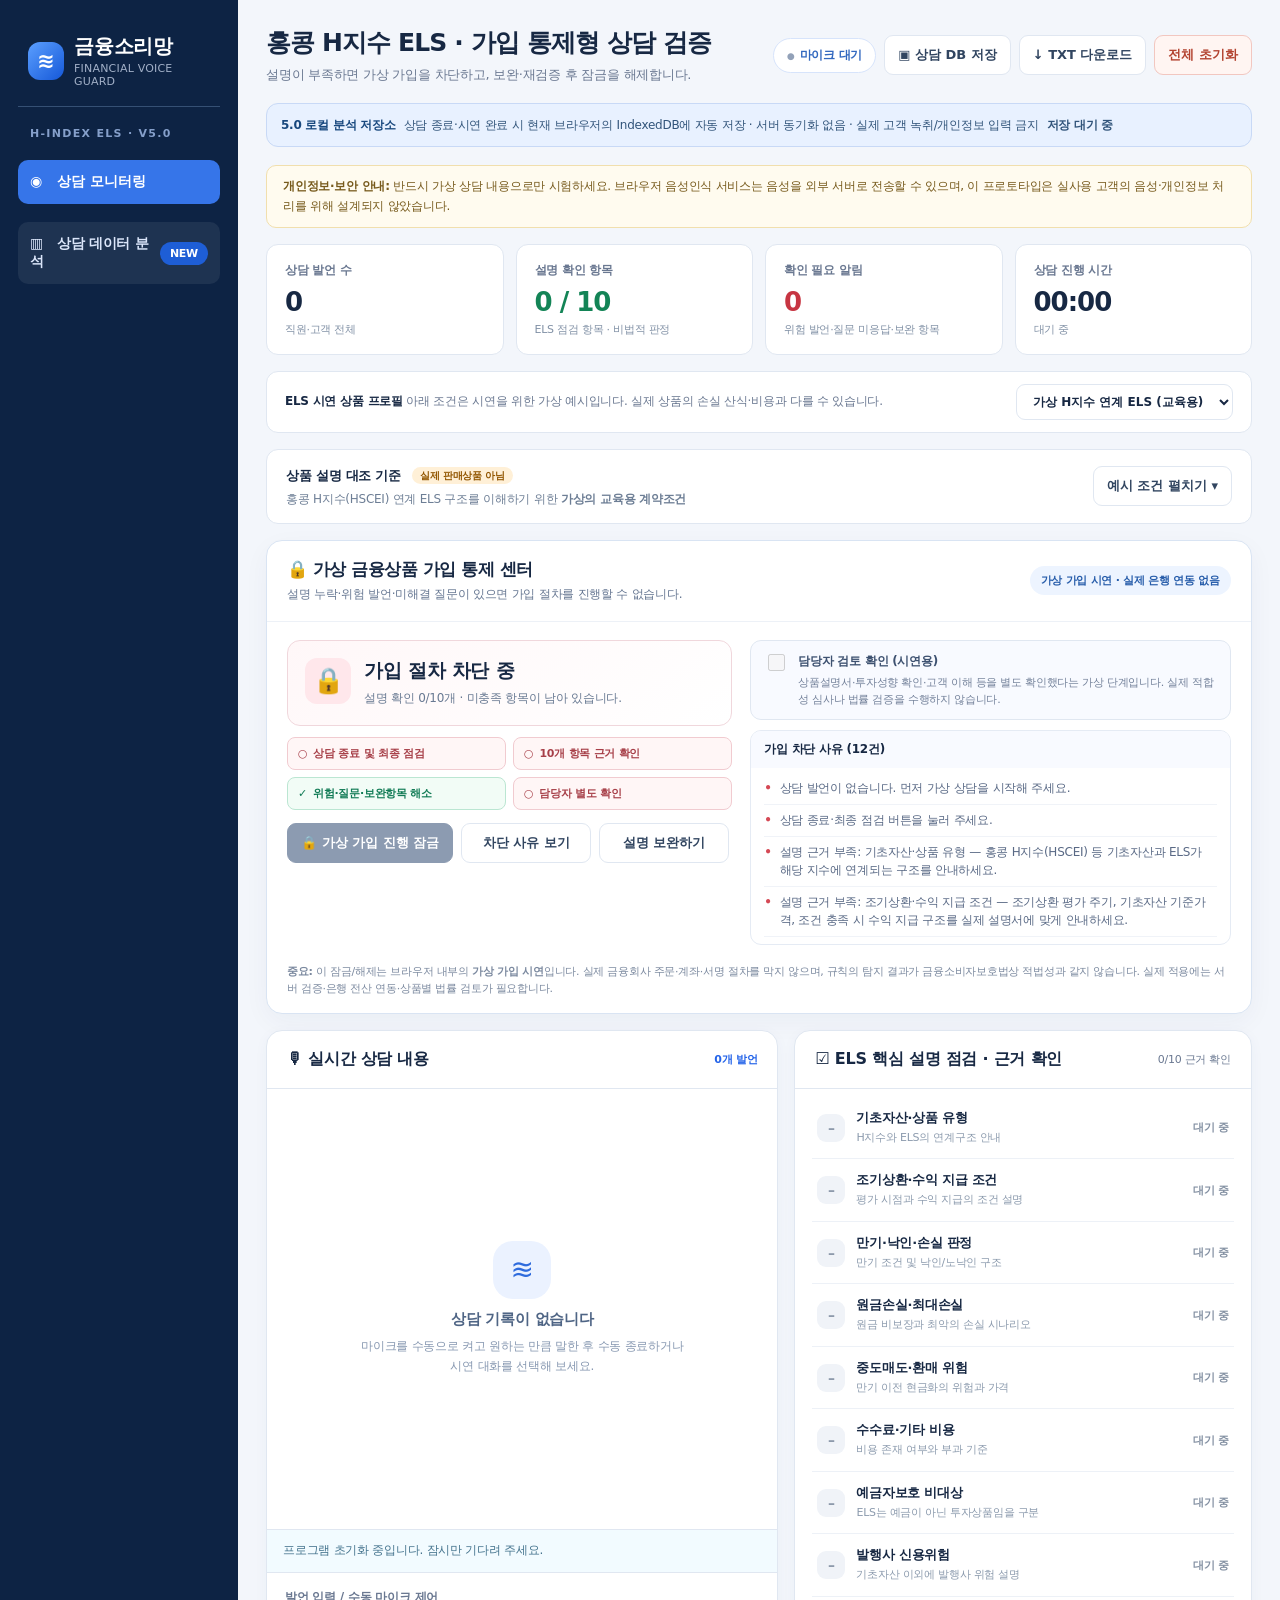
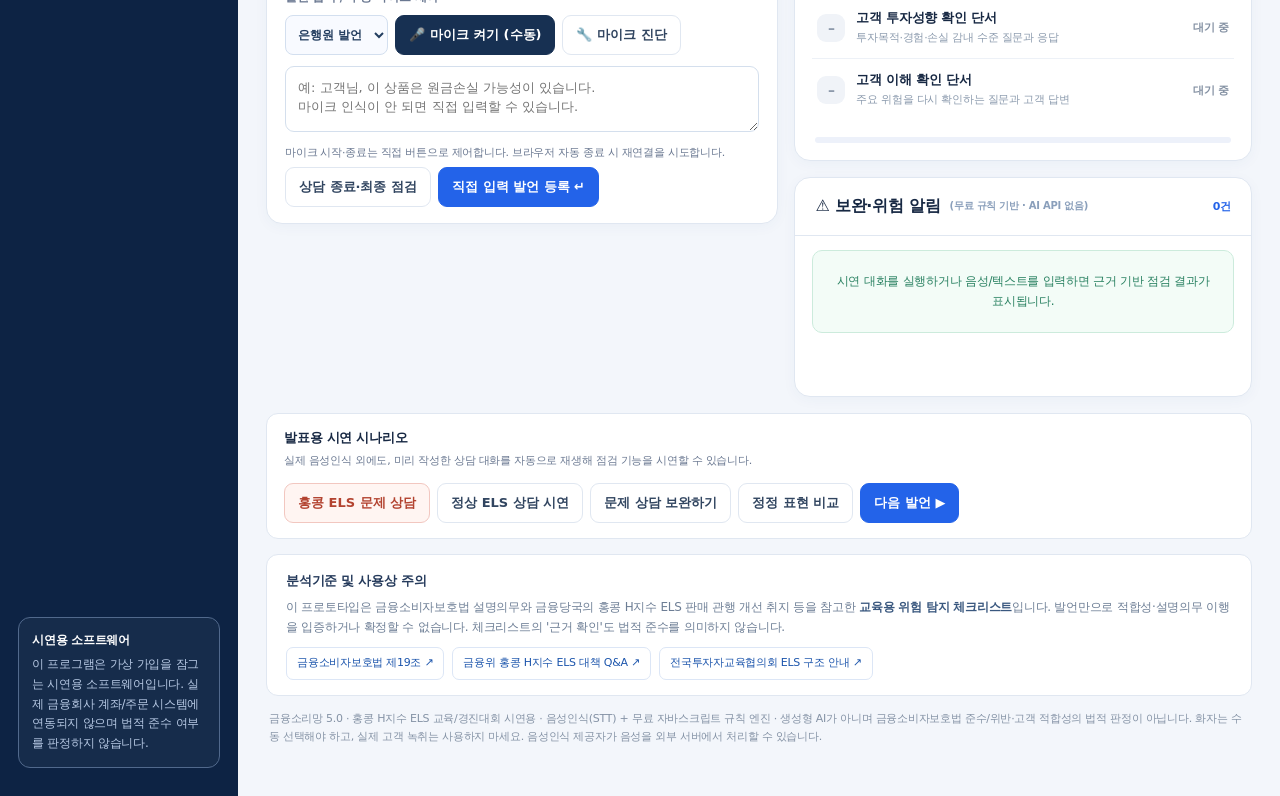
==== commit ff00e474: "Add files via upload" ====
--- a/index.html
+++ b/index.html
@@ -3,7 +3,7 @@
 <head>
 <meta charset="UTF-8">
 <meta name="viewport" content="width=device-width, initial-scale=1.0">
-<title>금융소리망 4.0 | 가입 차단형 ELS 상담 검증</title>
+<title>금융소리망 5.0 | AI 음성인식·금융상담 위험 분석</title>
 <style>
 :root{--navy:#0d2344;--navy2:#142f57;--accent:#2363e9;--bg:#f3f6fb;--surface:#fff;--line:#e0e7f1;--muted:#6a7891;--txt:#172843;--green:#138456;--amber:#ad6800;--red:#c73542;--softblue:#ecf3ff;--r:16px}
 *{box-sizing:border-box}body{margin:0;background:var(--bg);font-family:Pretendard,'Noto Sans KR','Apple SD Gothic Neo','Malgun Gothic',system-ui,sans-serif;color:var(--txt);letter-spacing:-.25px}
@@ -48,18 +48,27 @@
 .gateriskresolved{color:#107d54;font-size:11px;font-weight:700;margin-top:8px}
 .approvalnotice{font-size:11px;font-weight:700;color:#225c9e;padding:9px 10px;background:#eef5ff;border:1px solid #cadefc;border-radius:8px;margin-top:10px;line-height:1.5}
 @media(max-width:960px){.gatebody{grid-template-columns:1fr}}@media(max-width:530px){.gatebody{padding:12px}.gatehead{padding:14px}.gatedisclaimer{padding:0 13px 13px}.gatesteps{grid-template-columns:1fr 1fr}.gatehero strong{font-size:16px}}
+
+/* V5 탐색·저장 UI: 원본 4.0 스타일 위에 최소 확장 */
+.side-anchor{display:flex;gap:10px;align-items:center;padding:13px 12px;border-radius:10px;text-decoration:none;color:#dbe6fa;font-weight:700;font-size:14px;background:#ffffff12}
+.side-anchor:hover{background:#ffffff25}.v5-chip{color:#fff;background:#1e5ed6;padding:5px 10px;border-radius:999px;font-size:11px;font-weight:750}
+.storagebar{display:flex;align-items:center;flex-wrap:wrap;gap:8px;margin-bottom:18px;padding:11px 14px;background:#e8f1ff;border:1px solid #c8d9f6;border-radius:12px;font-size:12px;color:#31547a;line-height:1.7}
+.storagebar strong{color:#18487e}.storagebar .storage-state{font-weight:750}
+@media(max-width:600px){.storagebar{align-items:flex-start}.header .topactions{gap:6px}}
 </style>
 </head>
 <body>
 <div class="app">
 <aside class="sidebar">
   <div class="brand"><div class="brand-mark">≋</div><div><h1>금융소리망</h1><small>FINANCIAL VOICE GUARD</small></div></div>
-  <div class="side-label">H-INDEX ELS · V4.0</div>
+  <div class="side-label">H-INDEX ELS · V5.0</div>
   <button class="navbtn active" type="button">◉ &nbsp; 상담 모니터링</button>
+  <a class="side-anchor" href="analytics.html">▥ &nbsp; 상담 데이터 분석 <span class="v5-chip">NEW</span></a>
   <div class="smallnote"><b>시연용 소프트웨어</b>이 프로그램은 가상 가입을 잠그는 시연용 소프트웨어입니다. 실제 금융회사 계좌/주문 시스템에 연동되지 않으며 법적 준수 여부를 판정하지 않습니다.</div>
 </aside>
 <main class="main">
-  <div class="header"><div><h2>홍콩 H지수 ELS · 가입 통제형 상담 검증</h2><p>설명이 부족하면 가상 가입을 차단하고, 보완·재검증 후 잠금을 해제합니다.</p></div><div class="topactions"><span class="pill off" id="livePill">마이크 대기</span><button class="btn" id="downloadBtn" type="button">↓ 상담 기록 저장</button><button class="btn warn" id="resetBtn" type="button">전체 초기화</button></div></div>
+  <div class="header"><div><h2>홍콩 H지수 ELS · 가입 통제형 상담 검증</h2><p>설명이 부족하면 가상 가입을 차단하고, 보완·재검증 후 잠금을 해제합니다.</p></div><div class="topactions"><span class="pill off" id="livePill">마이크 대기</span><button class="btn" id="saveDbBtn" type="button">▣ 상담 DB 저장</button><button class="btn" id="downloadBtn" type="button">↓ TXT 다운로드</button><button class="btn warn" id="resetBtn" type="button">전체 초기화</button></div></div>
+  <div class="storagebar"><strong>5.0 로컬 분석 저장소</strong><span>상담 종료·시연 완료 시 현재 브라우저의 IndexedDB에 자동 저장 · 서버 동기화 없음 · 실제 고객 녹취/개인정보 입력 금지</span><span id="saveState" class="storage-state" role="status" aria-live="polite">저장 대기 중</span></div>
   <div class="notice"><b>개인정보·보안 안내:</b> 반드시 가상 상담 내용으로만 시험하세요. 브라우저 음성인식 서비스는 음성을 외부 서버로 전송할 수 있으며, 이 프로토타입은 실사용 고객의 음성·개인정보 처리를 위해 설계되지 않았습니다.</div>
   <section class="stats" aria-label="상담 요약">
     <div class="stat"><div class="label">상담 발언 수</div><div class="num" id="statLines">0</div><div class="sub">직원·고객 전체</div></div>
@@ -113,9 +122,10 @@
   </section>
   <section class="scenario"><div><div class="scenario-title">발표용 시연 시나리오</div><p>실제 음성인식 외에도, 미리 작성한 상담 대화를 자동으로 재생해 점검 기능을 시연할 수 있습니다.</p></div><div class="scenario-buttons"><button class="btn warn" id="demoBad" type="button">홍콩 ELS 문제 상담</button><button class="btn" id="demoGood" type="button">정상 ELS 상담 시연</button><button class="btn" id="demoRecover" type="button">문제 상담 보완하기</button><button class="btn" id="demoContrast" type="button">정정 표현 비교</button><button class="btn primary" id="demoStep" type="button">다음 발언 ▶</button></div></section>
   <section class="sourcebox"><strong>분석기준 및 사용상 주의</strong><div>이 프로토타입은 금융소비자보호법 설명의무와 금융당국의 홍콩 H지수 ELS 판매 관행 개선 취지 등을 참고한 <b>교육용 위험 탐지 체크리스트</b>입니다. 발언만으로 적합성·설명의무 이행을 입증하거나 확정할 수 없습니다. 체크리스트의 '근거 확인'도 법적 준수를 의미하지 않습니다.</div><div class="sources"><a target="_blank" rel="noopener noreferrer" href="https://www.law.go.kr/LSW/lsSideInfoP.do?docCls=jo&amp;joBrNo=00&amp;joNo=0019&amp;lsiSeq=277247&amp;urlMode=lsScJoRltInfoR">금융소비자보호법 제19조 ↗</a><a target="_blank" rel="noopener noreferrer" href="https://fsc.go.kr/po020201/84057">금융위 홍콩 H지수 ELS 대책 Q&amp;A ↗</a><a target="_blank" rel="noopener noreferrer" href="https://www.kcie.or.kr/guide/2/14/web_view?content_idx=886&amp;series_idx=">전국투자자교육협의회 ELS 구조 안내 ↗</a></div></section>
-  <div class="foot">금융소리망 4.0 · 홍콩 H지수 ELS 교육/경진대회 시연용 · 음성인식(STT) + 무료 자바스크립트 규칙 엔진 · 생성형 AI가 아니며 금융소비자보호법 준수/위반·고객 적합성의 법적 판정이 아닙니다. 화자는 수동 선택해야 하고, 실제 고객 녹취는 사용하지 마세요. 음성인식 제공자가 음성을 외부 서버에서 처리할 수 있습니다.</div>
+  <div class="foot">금융소리망 5.0 · 홍콩 H지수 ELS 교육/경진대회 시연용 · 음성인식(STT) + 무료 자바스크립트 규칙 엔진 · 생성형 AI가 아니며 금융소비자보호법 준수/위반·고객 적합성의 법적 판정이 아닙니다. 화자는 수동 선택해야 하고, 실제 고객 녹취는 사용하지 마세요. 음성인식 제공자가 음성을 외부 서버에서 처리할 수 있습니다.</div>
 </main>
 </div>
+<script src="sorimang-db.js"></script>
 <script>
 /* 금융소리망 3.0 - 홍콩 H지수 ELS 교육/시연용 규칙 기반 점검 엔진.
  * 실제 법률 위반, 상품 적합성, 완전판매 여부를 판단하지 않습니다.
@@ -300,6 +310,36 @@
 const $=id=>document.getElementById(id);
 const {RULES, DEMOS, analyze}=FinanceVoiceEngine;
 let entries=[], finished=false, nextId=1, startTime=null, timer=null, pendingFinish=false;
+const newSessionId=()=>typeof crypto!=='undefined'&&crypto.randomUUID?crypto.randomUUID():'session-'+Date.now().toString(36)+'-'+Math.random().toString(36).slice(2);
+let sessionId=newSessionId(), sessionSource='manual';
+function estimateReviewPriority(report,gate){
+  // 휴리스틱 점수: 학습된 AI 예측이나 법률 위험도의 추정치가 아님.
+  const missing=RULES.filter(r=>report.states[r.id].status!=='done').length;
+  const risks=gate.unresolved.filter(a=>a.kind==='risk').length;
+  const questions=report.alerts.filter(a=>a.kind==='question').length;
+  return Math.min(100,missing*6+risks*18+questions*8);
+}
+async function saveSessionToLocalDb(){
+  if(!entries.length){$('saveState').textContent='저장할 상담 발언이 없습니다.';return;}
+  if(!window.SorimangDB){$('saveState').textContent='브라우저 DB 모듈을 불러오지 못했습니다.';return;}
+  const report=currentAnalysis();const gate=gateAssessment(report);
+  const record={
+    id:sessionId,version:5,savedAt:new Date().toISOString(),createdAt:entries[0]?.at||new Date().toISOString(),
+    finished,source:sessionSource,product:'가상 홍콩 H지수 ELS',
+    entries:entries.map(e=>({...e})),
+    analysis:{done:report.done,total:report.total,
+      rules:RULES.map(r=>({id:r.id,label:r.label,status:report.states[r.id].status,reason:report.states[r.id].reason||''})),
+      alerts:report.alerts.map(a=>({kind:a.kind||'other',title:a.title||'',desc:a.desc||'',id:a.id||null})),
+      unresolvedRiskCount:gate.unresolved.filter(a=>a.kind==='risk').length,
+      questionCount:report.alerts.filter(a=>a.kind==='question').length,
+      reviewPriority:estimateReviewPriority(report,gate),
+      gateReady:gate.ready,simulatedApproved:!!simulatedApproved}
+  };
+  $('saveState').textContent='로컬 저장 중…';
+  try {await SorimangDB.save(record);$('saveState').textContent='이 브라우저에 저장 완료 · '+new Date().toLocaleTimeString('ko-KR',{hour:'2-digit',minute:'2-digit'});}
+  catch(err){$('saveState').textContent='저장 실패: '+(err?.message||'브라우저 저장소 접근 오류');console.error(err);}
+}
+
 let demoQueue=[], demoTimer=null;
 const escapeHtml=s=>String(s).replace(/[&<>"']/g,c=>({'&':'&amp;','<':'&lt;','>':'&gt;','"':'&quot;',"'":'&#39;'}[c]));
 const timeText=d=>new Date(d||Date.now()).toLocaleTimeString('ko-KR',{hour:'2-digit',minute:'2-digit',second:'2-digit',hour12:false});
@@ -412,12 +452,12 @@
   const g=gateAssessment(currentAnalysis());
   if(!g.ready||simulatedApproved){openBlockedReasons();return;}
   simulatedApproved=true;saleDecisionNo='DEMO-'+new Date().toISOString().replace(/[-:TZ.]/g,'').slice(0,14);
-  render(); $('saleGate').scrollIntoView({behavior:'smooth',block:'start'});
+  render();void saveSessionToLocalDb(); $('saleGate').scrollIntoView({behavior:'smooth',block:'start'});
 }
 function recoverAfterBad(){
   if(desiredMic){$('micHelp').textContent='마이크를 수동 종료한 다음 보완 시연을 실행해 주세요.';return;}
   if(!entries.length){startDemo('bad');return;}
-  clearDemo(); invalidateSale();
+  clearDemo(); invalidateSale();sessionSource='demo';
   const supplements=[
     ['staff','앞서 원금을 보장한다고 말씀드린 것은 잘못입니다. 정정합니다. 이 ELS는 원금이 보장되지 않으며 지수 하락 시 원금 일부 또는 전액을 손실할 수 있습니다.'],
     ['staff','앞서 무조건 수익이 난다고 말한 것은 잘못입니다. 수익은 조기상환 조건을 충족한 경우에만 지급되며 손실이 날 수 있습니다.'],
@@ -478,13 +518,13 @@
 }
 function addManual(){const txt=$('userText').value.trim();if(!txt)return;appendEntry($('speaker').value,txt);$('userText').value='';}
 function clearDemo(){if(demoTimer){clearInterval(demoTimer);demoTimer=null;}demoQueue=[];}
-function resetAll(){invalidateSale();pendingFinish=false;endMic({commit:false});clearDemo();entries=[];nextId=1;finished=false;startTime=null;if(timer){clearInterval(timer);timer=null;}$('statTime').textContent='00:00';$('sessionStatus').textContent='대기 중';$('userText').value='';$('interimText').textContent='초기화 완료 · 화자 선택 후 마이크를 켜세요.';render();}
-function performFinalize(){clearDemo();finished=true;if(timer){clearInterval(timer);timer=null;}$('sessionStatus').textContent='상담 종료 · ELS 설명 점검';render();}
+function resetAll(){sessionId=newSessionId();sessionSource='manual';$('saveState').textContent='저장 대기 중';invalidateSale();pendingFinish=false;endMic({commit:false});clearDemo();entries=[];nextId=1;finished=false;startTime=null;if(timer){clearInterval(timer);timer=null;}$('statTime').textContent='00:00';$('sessionStatus').textContent='대기 중';$('userText').value='';$('interimText').textContent='초기화 완료 · 화자 선택 후 마이크를 켜세요.';render();}
+function performFinalize(){clearDemo();finished=true;if(timer){clearInterval(timer);timer=null;}$('sessionStatus').textContent='상담 종료 · ELS 설명 점검';render();void saveSessionToLocalDb();}
 function finalize(){if(desiredMic||rec){pendingFinish=true;endMic({commit:true});return;}performFinalize();}
-function runDemoStep(){if(!demoQueue.length)return;const [speaker,text]=demoQueue.shift();appendEntry(speaker,text);if(!demoQueue.length){clearDemo();finished=true;$('sessionStatus').textContent='시연 완료 · 규칙 점검';if(timer)clearInterval(timer);render();}}
-function startDemo(kind){endMic({commit:true});resetAll();demoQueue=DEMOS[kind].slice();runDemoStep();demoTimer=setInterval(runDemoStep,700);}
+function runDemoStep(){if(!demoQueue.length)return;const [speaker,text]=demoQueue.shift();appendEntry(speaker,text);if(!demoQueue.length){clearDemo();finished=true;$('sessionStatus').textContent='시연 완료 · 규칙 점검';if(timer)clearInterval(timer);render();void saveSessionToLocalDb();}}
+function startDemo(kind){endMic({commit:true});resetAll();sessionSource='demo';demoQueue=DEMOS[kind].slice();runDemoStep();demoTimer=setInterval(runDemoStep,700);}
 function saveReport(){if(!entries.length){alert('저장할 상담 기록이 없습니다.');return;}
-  const report=currentAnalysis();const lines=['금융소리망 4.0 · 규칙 기반 상담 점검 결과','주의: 시연용 홍콩 H지수 ELS 상담 기록의 발언 탐지 결과이며 금융소비자보호법 준수/위반에 대한 법적 판정이 아닙니다.','상품 유형: '+$('category').selectedOptions[0].textContent,'저장일시: '+new Date().toLocaleString('ko-KR'),'','[상담 대화]',...entries.map(e=>`${timeText(e.at)} | ${e.speaker==='staff'?'은행원':'고객'} | ${e.text}`),'','[항목별 결과]',...RULES.map(r=>`${r.label}: ${report.states[r.id].status} / ${report.states[r.id].reason||'근거 없음'}`),'','[알림]',...report.alerts.map(a=>`${a.title}\n${a.desc}\n근거: ${a.evidence}`),'','[4.0 시연용 가입 통제]',...gateAssessment(report).reasons,`시연 승인: ${simulatedApproved?'예: '+saleDecisionNo:'아니오'}`];
+  const report=currentAnalysis();const lines=['금융소리망 5.0 · 규칙 기반 상담 점검 결과','주의: 시연용 홍콩 H지수 ELS 상담 기록의 발언 탐지 결과이며 금융소비자보호법 준수/위반에 대한 법적 판정이 아닙니다.','상품 유형: '+$('category').selectedOptions[0].textContent,'저장일시: '+new Date().toLocaleString('ko-KR'),'','[상담 대화]',...entries.map(e=>`${timeText(e.at)} | ${e.speaker==='staff'?'은행원':'고객'} | ${e.text}`),'','[항목별 결과]',...RULES.map(r=>`${r.label}: ${report.states[r.id].status} / ${report.states[r.id].reason||'근거 없음'}`),'','[알림]',...report.alerts.map(a=>`${a.title}\n${a.desc}\n근거: ${a.evidence}`),'','[4.0 시연용 가입 통제]',...gateAssessment(report).reasons,`시연 승인: ${simulatedApproved?'예: '+saleDecisionNo:'아니오'}`];
   const blob=new Blob([lines.join('\n')],{type:'text/plain;charset=utf-8'});const a=document.createElement('a');a.href=URL.createObjectURL(blob);a.download=`금융소리망_분석결과_${new Date().toISOString().slice(0,10)}.txt`;document.body.append(a);a.click();a.remove();setTimeout(()=>URL.revokeObjectURL(a.href),1500);
 }
 function setMicState(s,tip){
@@ -600,10 +640,10 @@
   b.disabled=true;b.textContent='◌ 진단 중…';
   try{
     if(!window.isSecureContext||!location.protocol.startsWith('https')&&location.hostname!=='localhost'&&location.hostname!=='127.0.0.1'){
-      out('진단: 안전한 HTTPS 주소가 아닙니다. 관리자 미리보기가 아닌 https://…netlify.app 사이트를 새 탭에서 직접 여세요.');return;
+      out('진단: 안전한 HTTPS 주소가 아닙니다. 관리자 미리보기가 아닌 https://…pages.dev 사이트를 새 탭에서 직접 여세요.');return;
     }
     if(window.self!==window.top){
-      out('진단: Netlify 관리자 미리보기 안에서 열려 있습니다. 웹사이트 주소를 별도 탭에서 열어 마이크를 사용해 주세요.');return;
+      out('진단: 관리자 미리보기(iframe) 안에서 열려 있습니다. 배포된 사이트 주소를 새 탭에서 직접 열어 마이크를 사용해 주세요.');return;
     }
     if(!(window.SpeechRecognition||window.webkitSpeechRecognition)){
       out('진단: 현재 브라우저에 SpeechRecognition이 없습니다. PC Chrome 최신 버전을 이용해 주세요.');return;
@@ -639,6 +679,7 @@
 $('category').addEventListener('change',render);
 $('profileToggle').addEventListener('click',()=>{const el=$('productDetail');el.hidden=!el.hidden;$('profileToggle').setAttribute('aria-expanded',String(!el.hidden));$('profileToggle').textContent=el.hidden?'예시 조건 펼치기 ▾':'예시 조건 접기 ▴';});
 $('downloadBtn').addEventListener('click',saveReport);
+$('saveDbBtn').addEventListener('click',()=>{void saveSessionToLocalDb();});
 window.addEventListener('beforeunload',()=>{if(rec){try{rec.abort();}catch(e){}}});
 render();setMicState('idle','마이크 시작·종료는 직접 버튼으로 제어합니다. 브라우저 자동 종료 시 재연결을 시도합니다.');
 
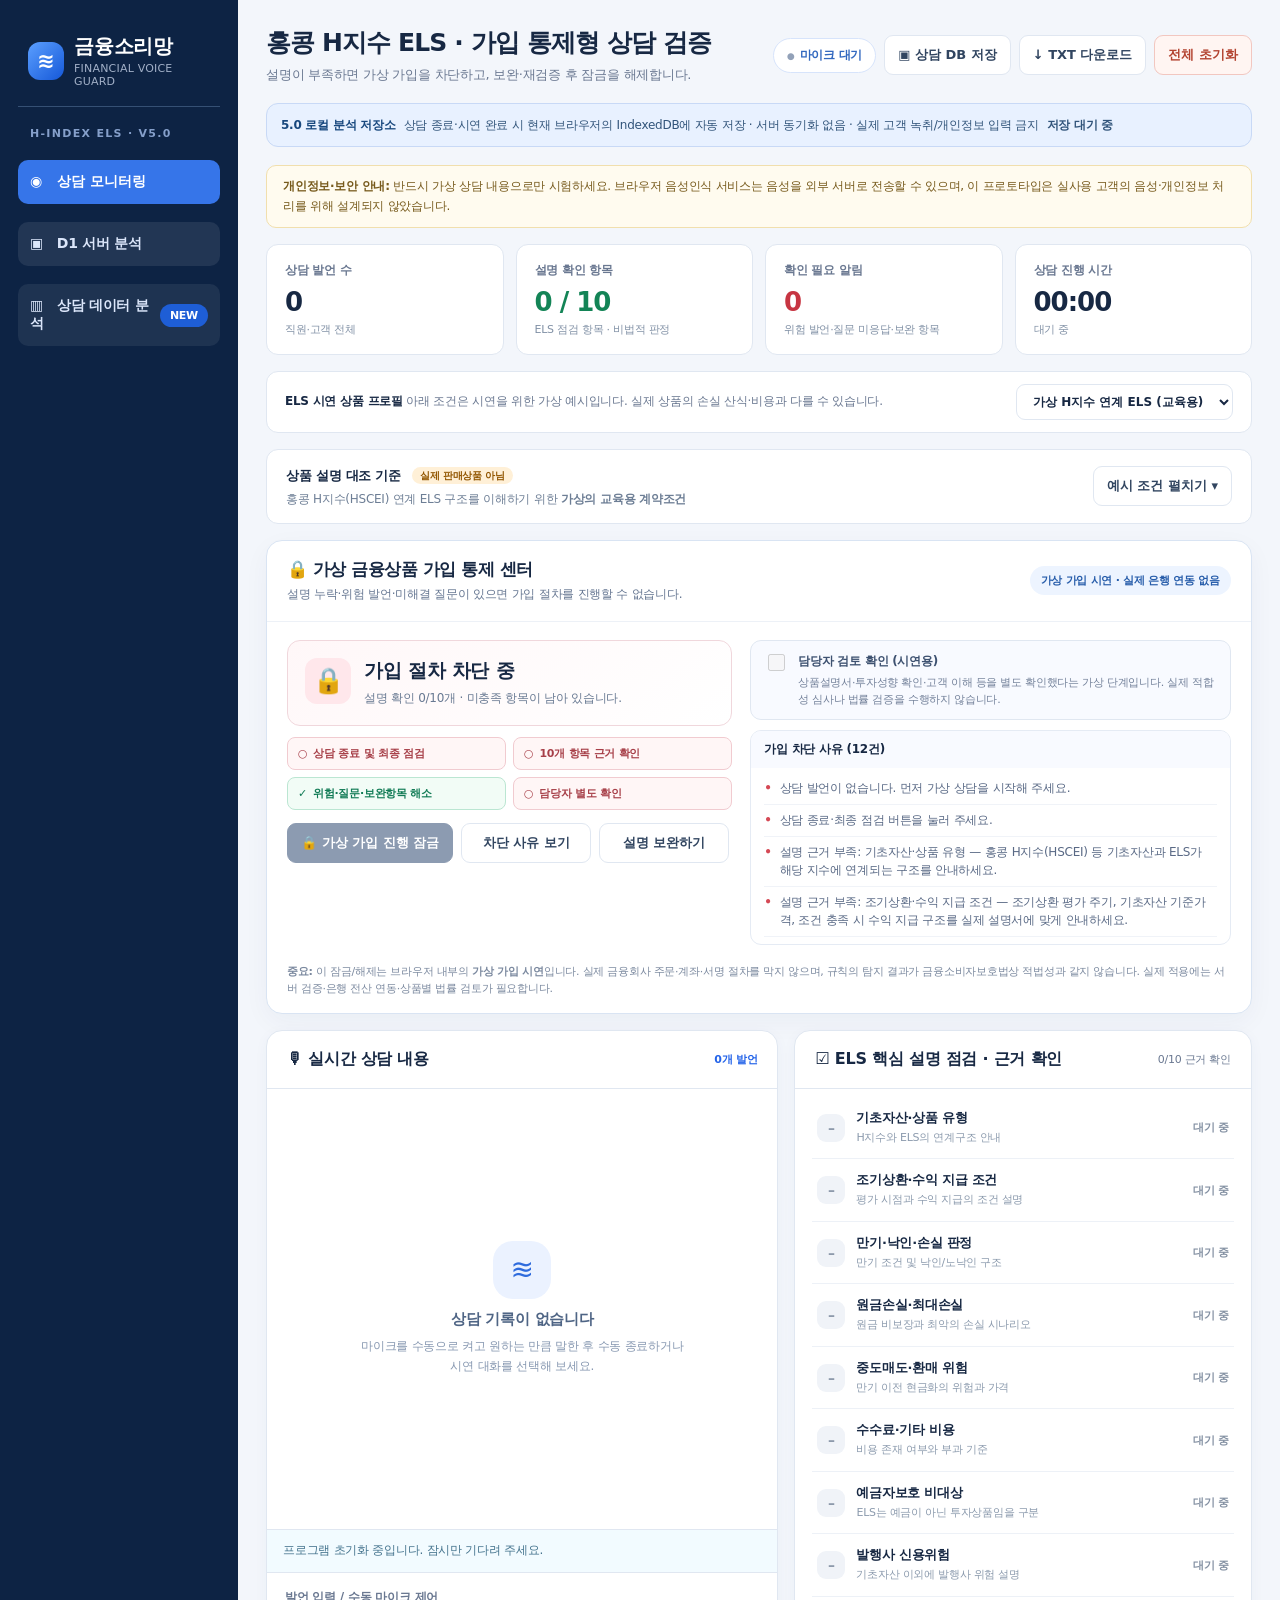
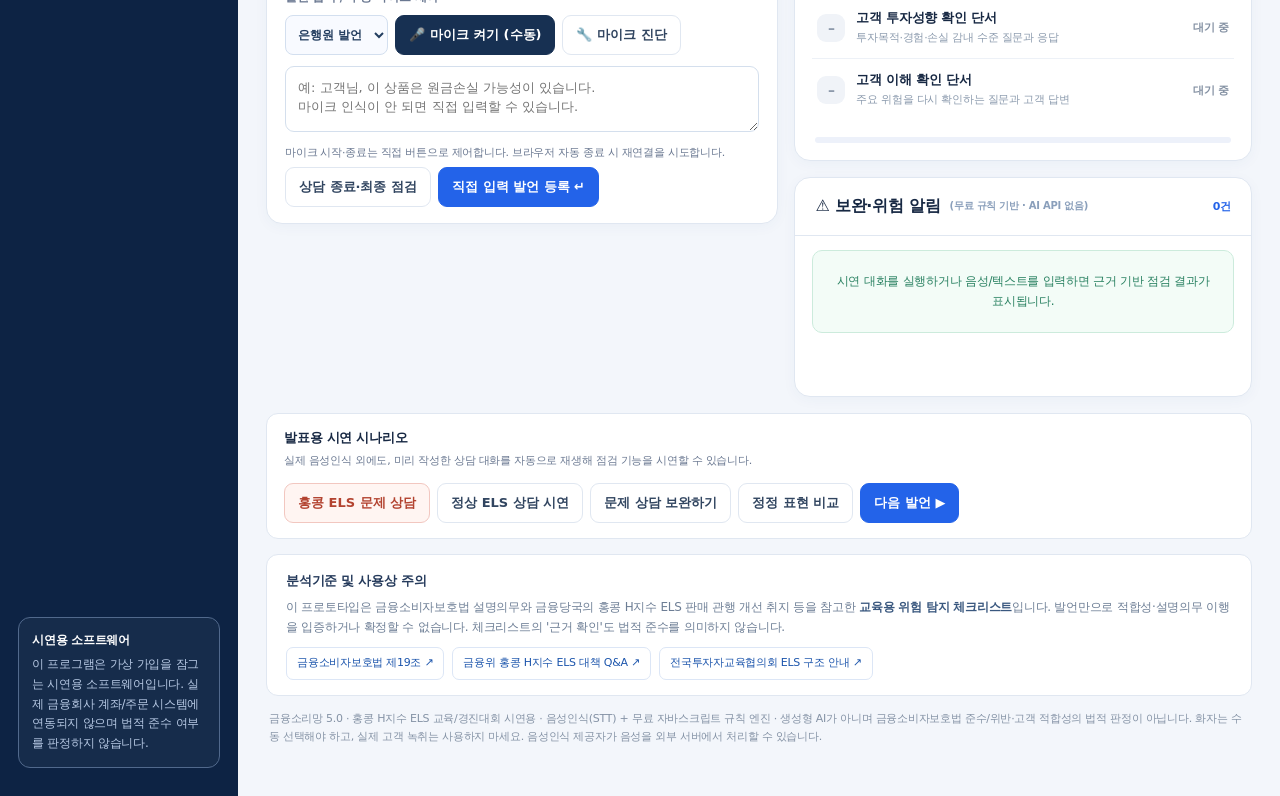
==== commit 2ce950f0: "Add files via upload" ====
--- a/index.html
+++ b/index.html
@@ -63,6 +63,7 @@
   <div class="brand"><div class="brand-mark">≋</div><div><h1>금융소리망</h1><small>FINANCIAL VOICE GUARD</small></div></div>
   <div class="side-label">H-INDEX ELS · V5.0</div>
   <button class="navbtn active" type="button">◉ &nbsp; 상담 모니터링</button>
+  <a class="navbtn" href="cloud-analytics.html" style="text-decoration:none">▣ &nbsp; D1 서버 분석</a>
   <a class="side-anchor" href="analytics.html">▥ &nbsp; 상담 데이터 분석 <span class="v5-chip">NEW</span></a>
   <div class="smallnote"><b>시연용 소프트웨어</b>이 프로그램은 가상 가입을 잠그는 시연용 소프트웨어입니다. 실제 금융회사 계좌/주문 시스템에 연동되지 않으며 법적 준수 여부를 판정하지 않습니다.</div>
 </aside>
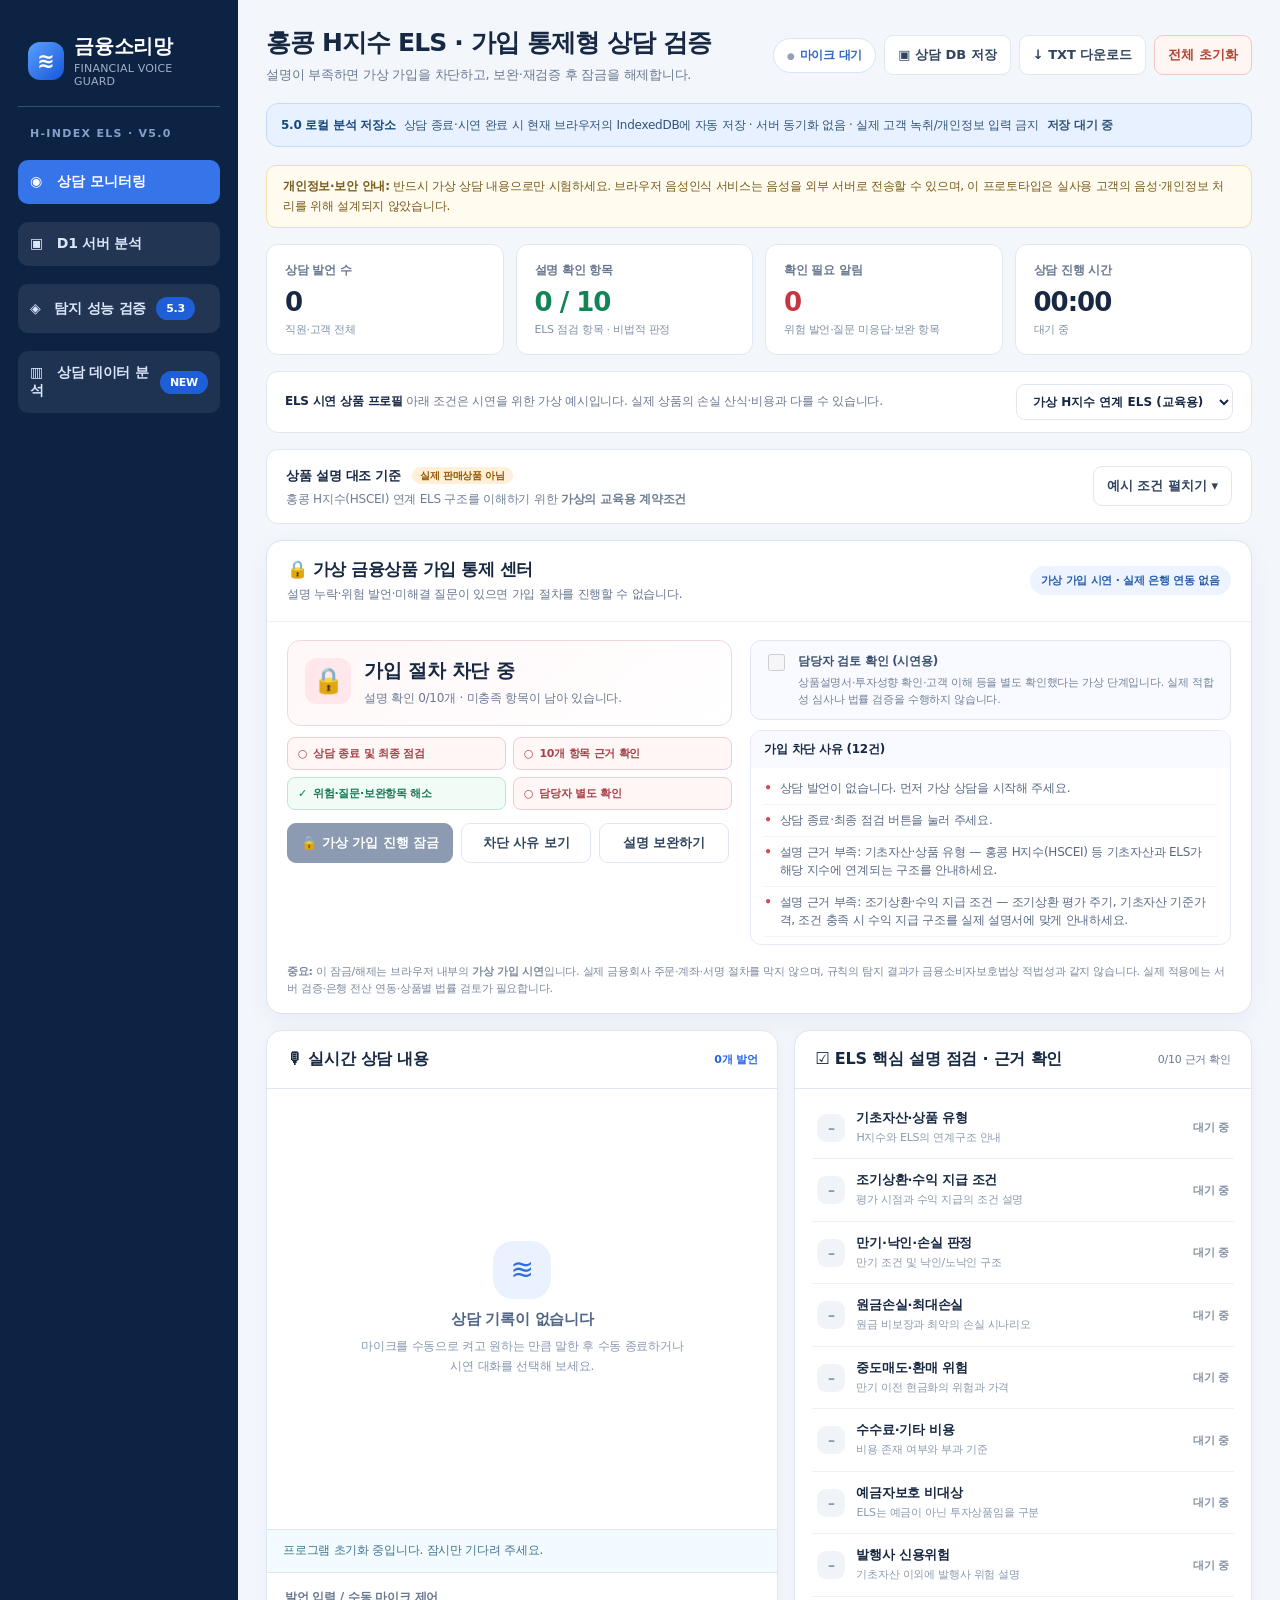
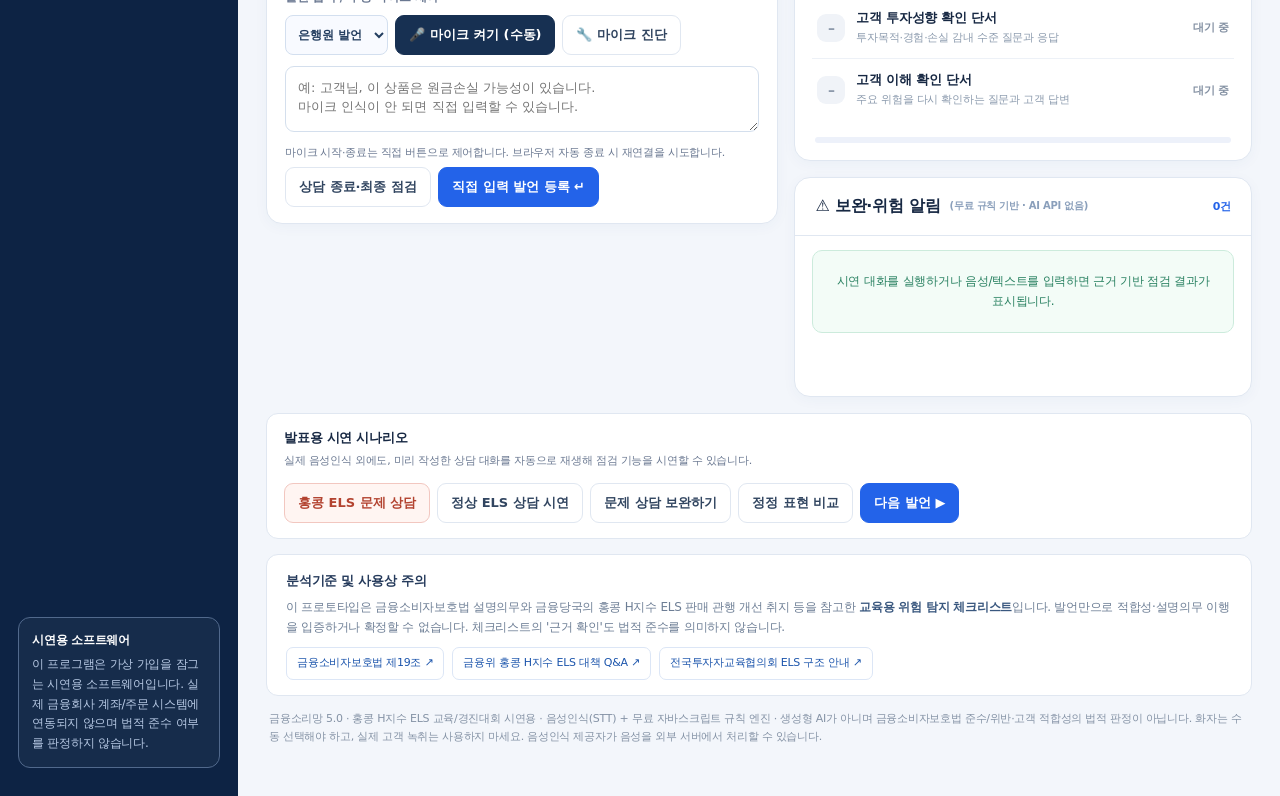
==== commit c5fd24c4: "Add files via upload" ====
--- a/index.html
+++ b/index.html
@@ -64,6 +64,7 @@
   <div class="side-label">H-INDEX ELS · V5.0</div>
   <button class="navbtn active" type="button">◉ &nbsp; 상담 모니터링</button>
   <a class="navbtn" href="cloud-analytics.html" style="text-decoration:none">▣ &nbsp; D1 서버 분석</a>
+  <a class="navbtn" href="evaluation.html" style="text-decoration:none">◈ &nbsp; 탐지 성능 검증 <span class="v5-chip">5.3</span></a>
   <a class="side-anchor" href="analytics.html">▥ &nbsp; 상담 데이터 분석 <span class="v5-chip">NEW</span></a>
   <div class="smallnote"><b>시연용 소프트웨어</b>이 프로그램은 가상 가입을 잠그는 시연용 소프트웨어입니다. 실제 금융회사 계좌/주문 시스템에 연동되지 않으며 법적 준수 여부를 판정하지 않습니다.</div>
 </aside>
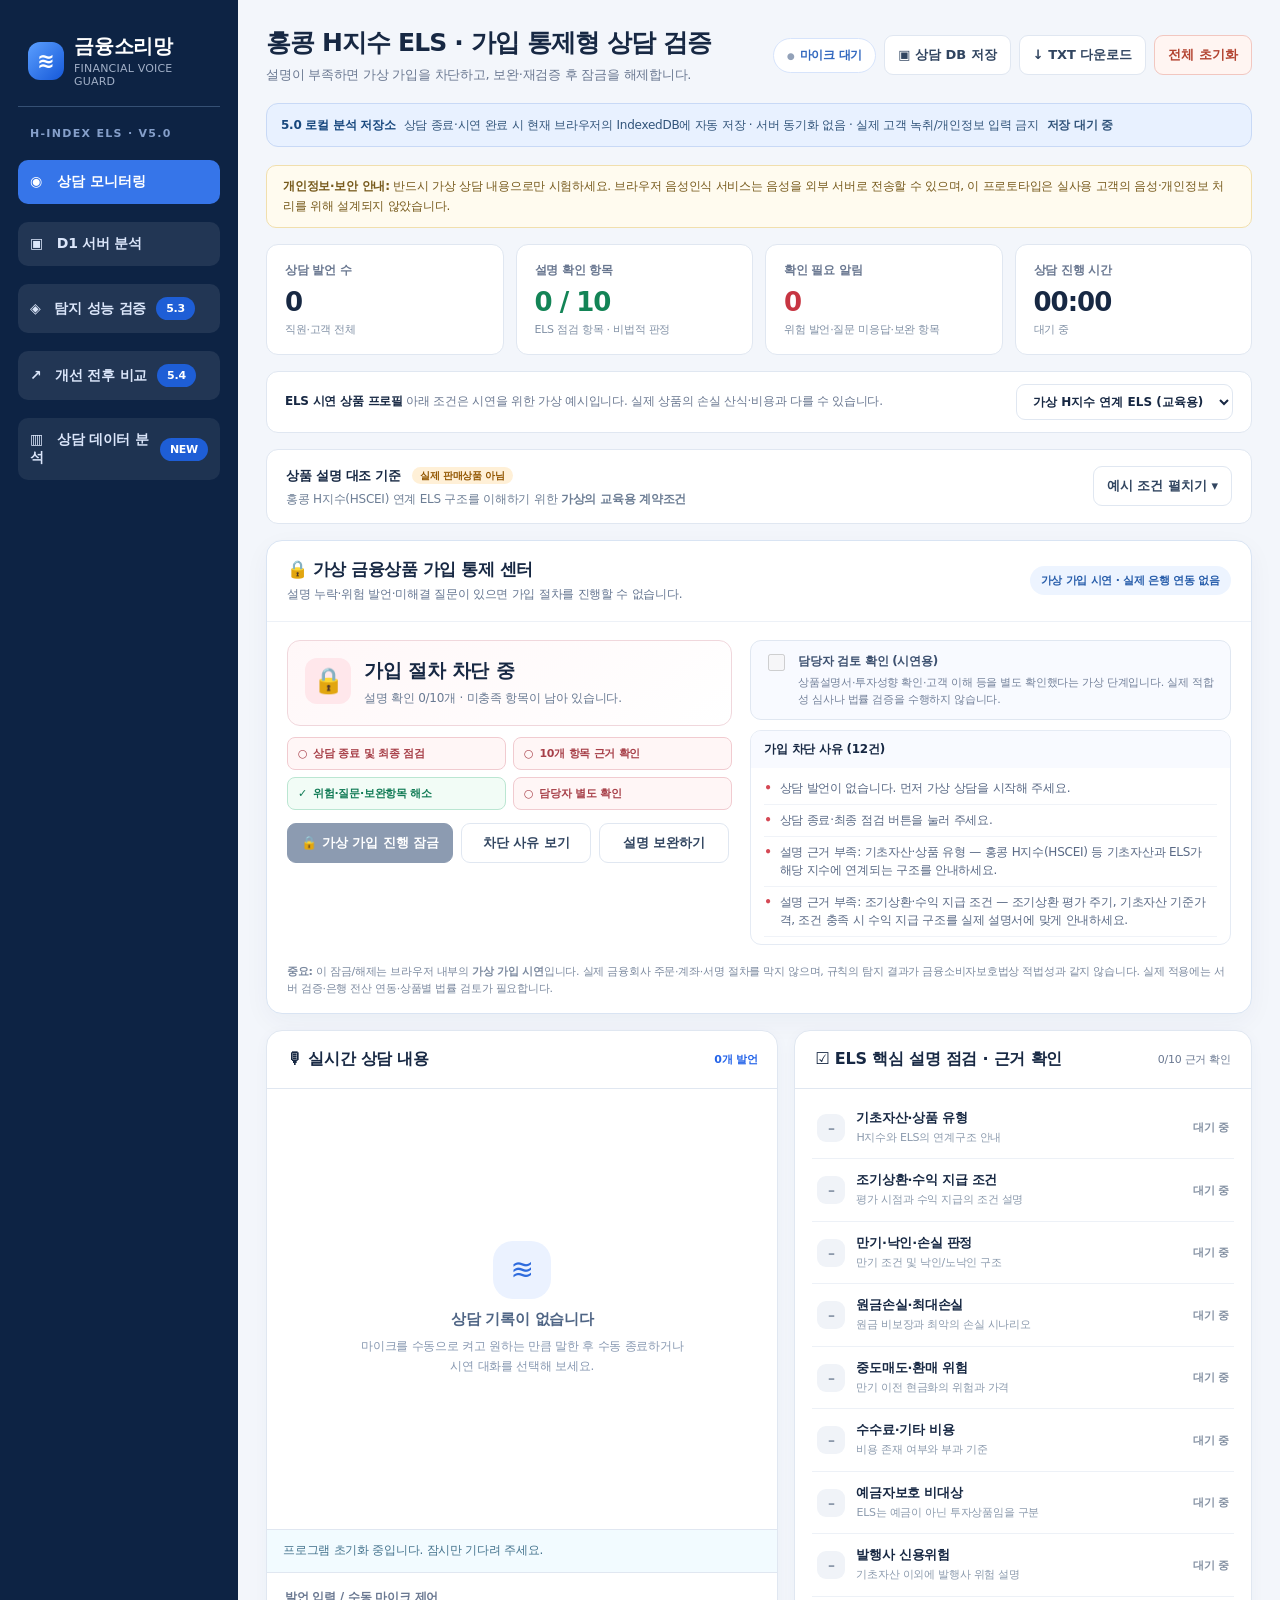
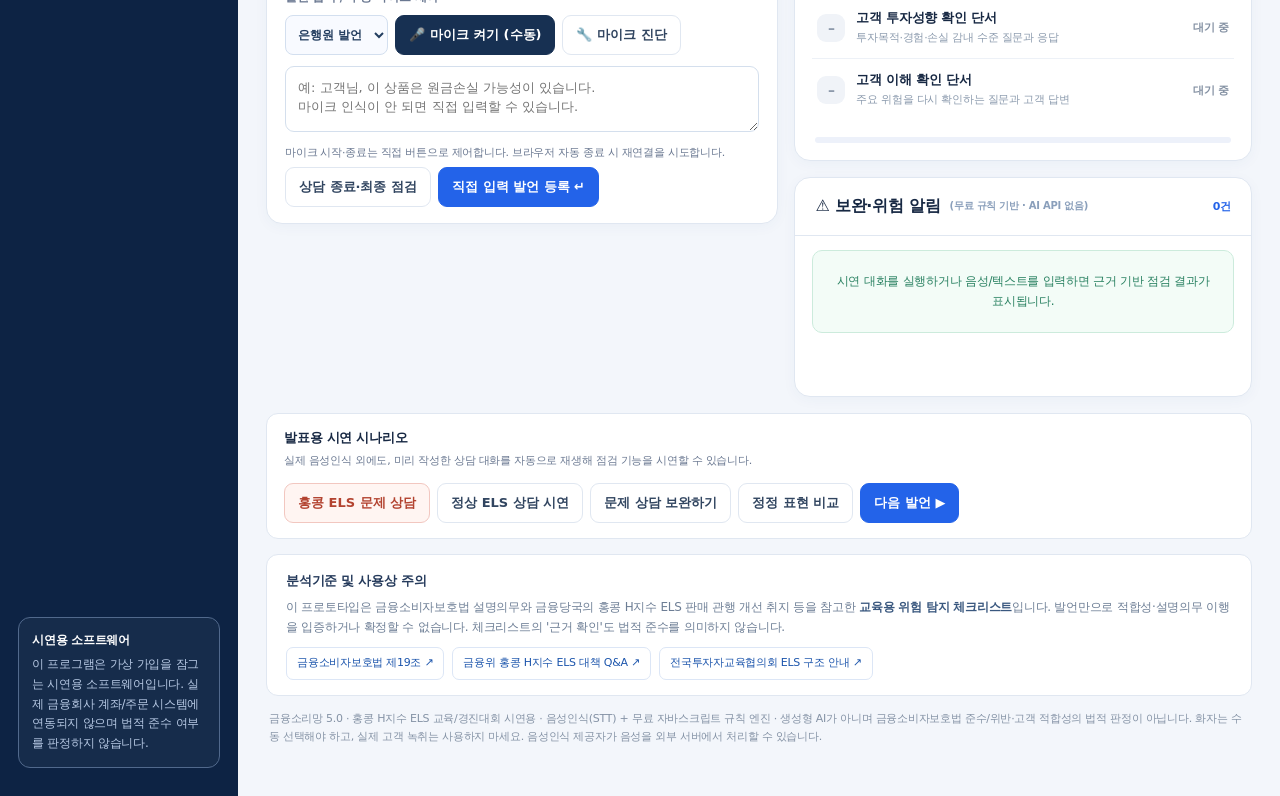
==== commit 7bef3db9: "Add files via upload" ====
--- a/index.html
+++ b/index.html
@@ -65,6 +65,7 @@
   <button class="navbtn active" type="button">◉ &nbsp; 상담 모니터링</button>
   <a class="navbtn" href="cloud-analytics.html" style="text-decoration:none">▣ &nbsp; D1 서버 분석</a>
   <a class="navbtn" href="evaluation.html" style="text-decoration:none">◈ &nbsp; 탐지 성능 검증 <span class="v5-chip">5.3</span></a>
+  <a class="navbtn" href="evaluation-compare.html" style="text-decoration:none">↗ &nbsp; 개선 전후 비교 <span class="v5-chip">5.4</span></a>
   <a class="side-anchor" href="analytics.html">▥ &nbsp; 상담 데이터 분석 <span class="v5-chip">NEW</span></a>
   <div class="smallnote"><b>시연용 소프트웨어</b>이 프로그램은 가상 가입을 잠그는 시연용 소프트웨어입니다. 실제 금융회사 계좌/주문 시스템에 연동되지 않으며 법적 준수 여부를 판정하지 않습니다.</div>
 </aside>
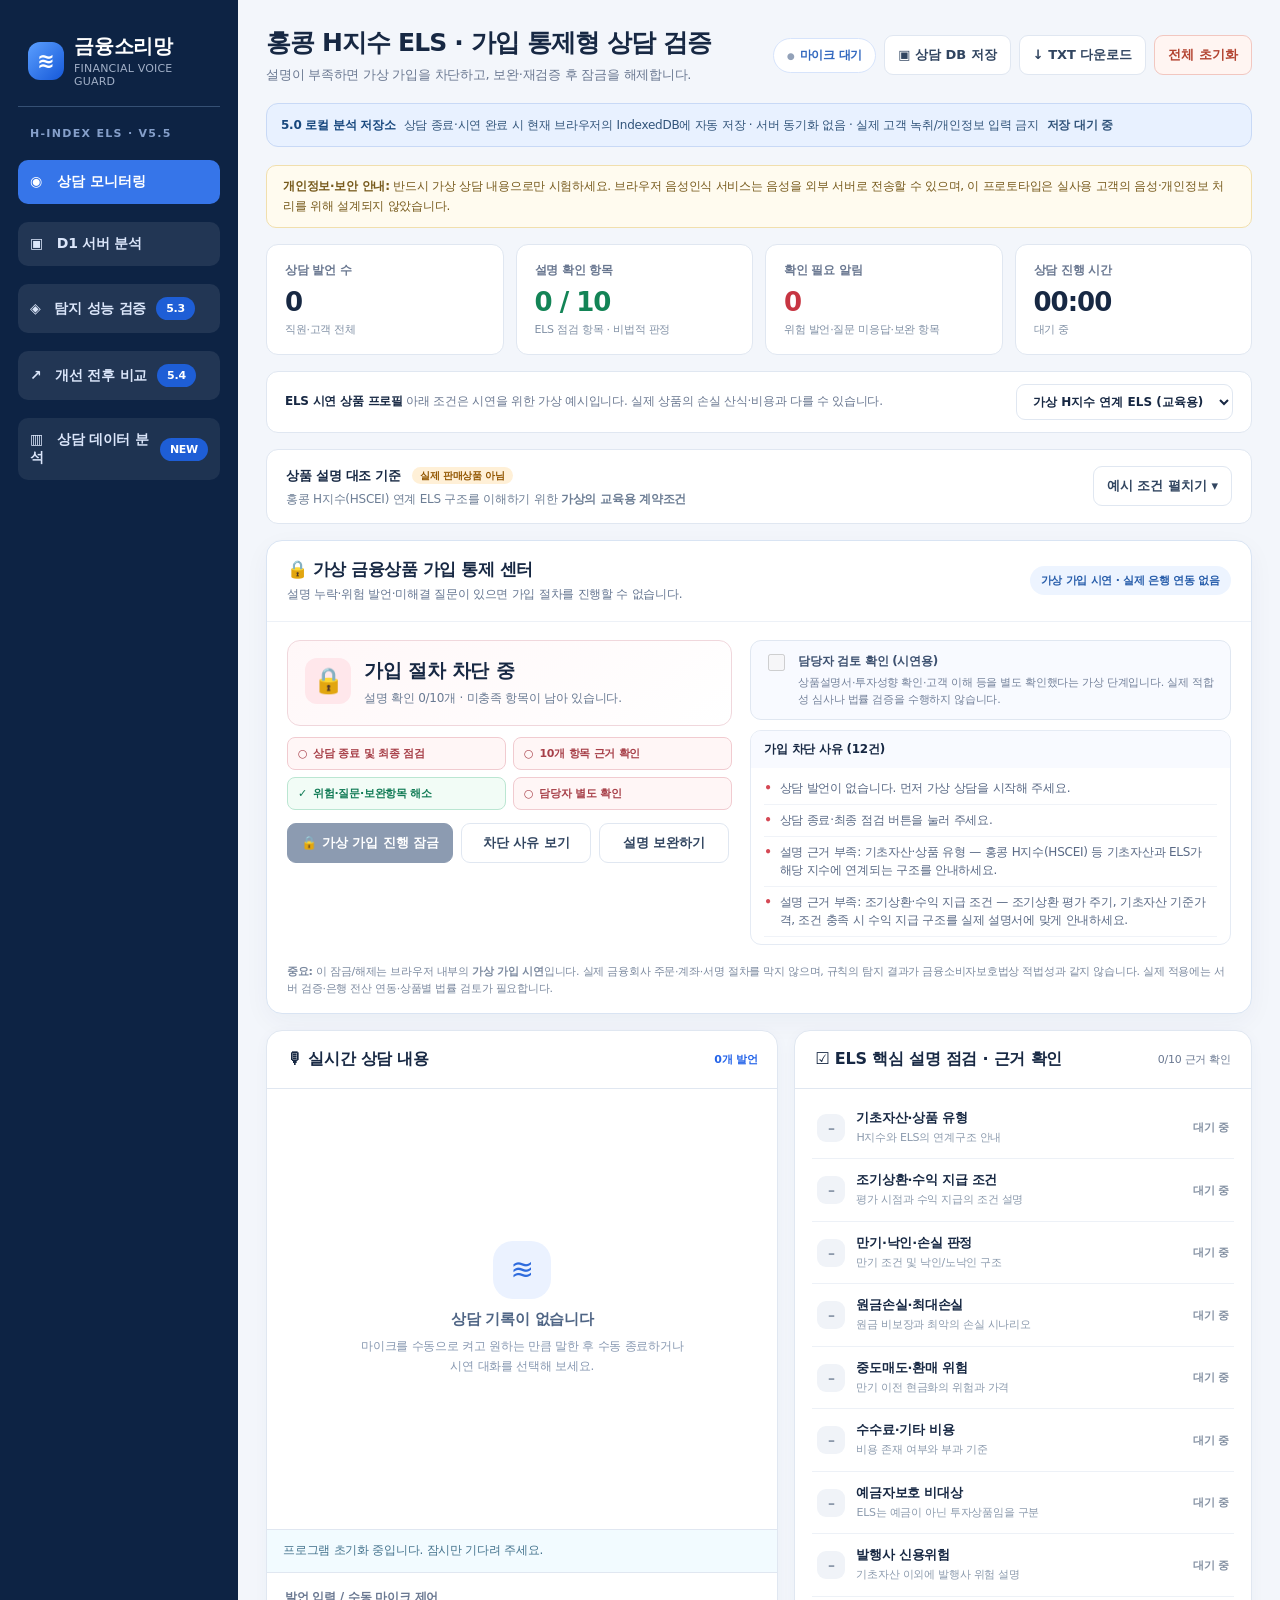
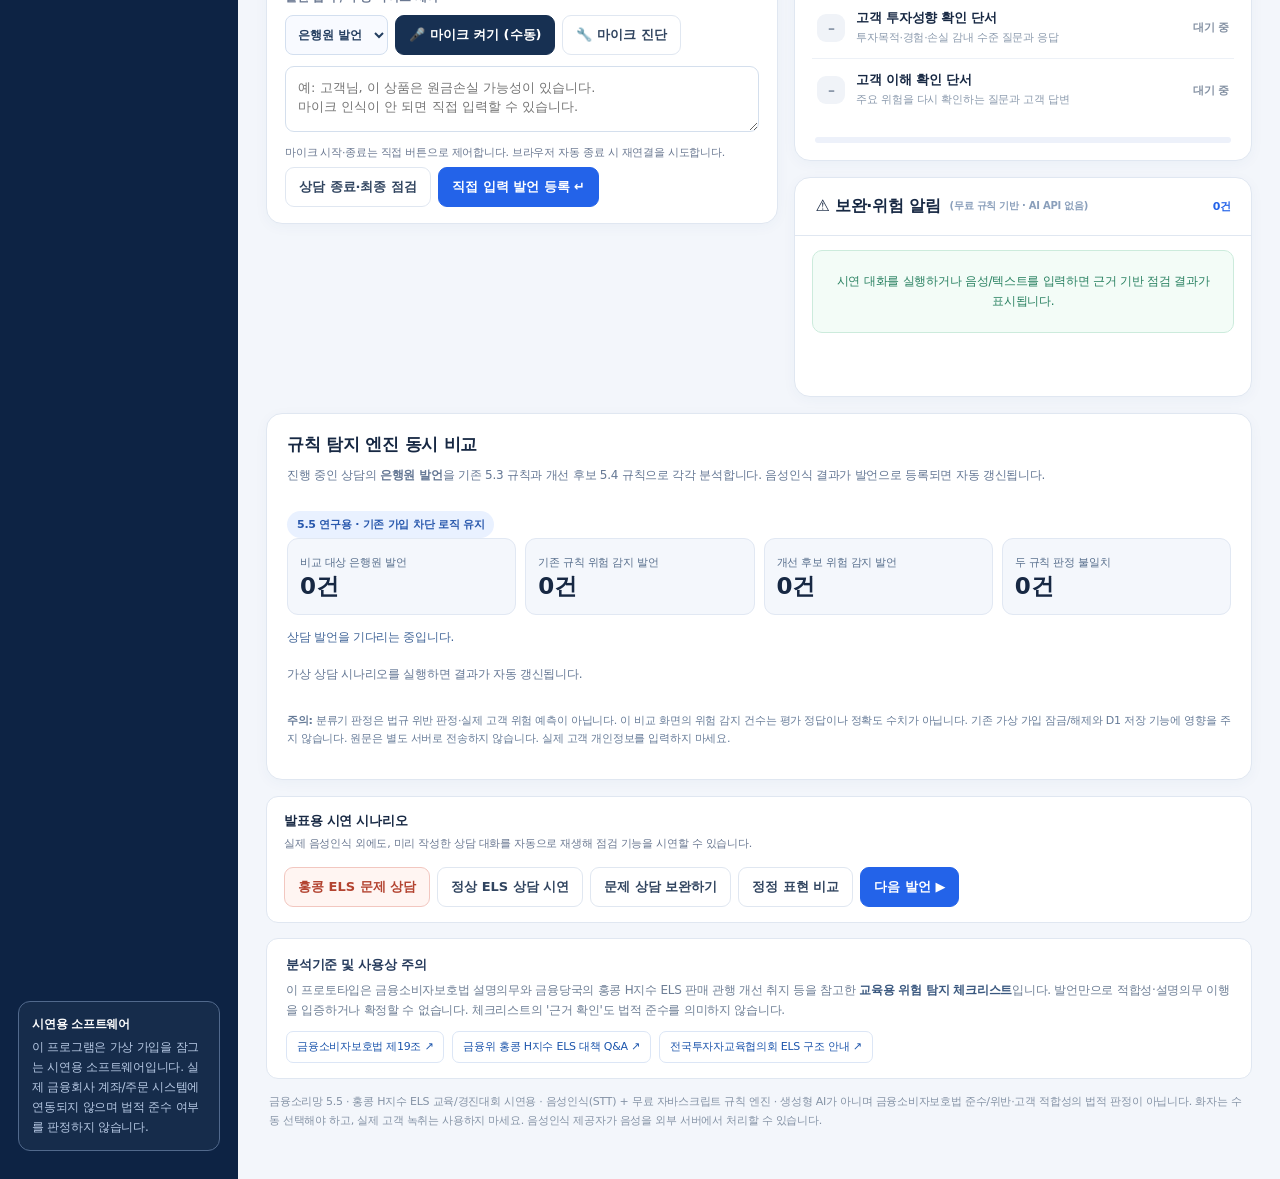
==== commit 08b86a9f: "Add files via upload" ====
--- a/index.html
+++ b/index.html
@@ -3,7 +3,7 @@
 <head>
 <meta charset="UTF-8">
 <meta name="viewport" content="width=device-width, initial-scale=1.0">
-<title>금융소리망 5.0 | AI 음성인식·금융상담 위험 분석</title>
+<title>금융소리망 5.5 | 실시간 상담·후보 규칙 비교</title>
 <style>
 :root{--navy:#0d2344;--navy2:#142f57;--accent:#2363e9;--bg:#f3f6fb;--surface:#fff;--line:#e0e7f1;--muted:#6a7891;--txt:#172843;--green:#138456;--amber:#ad6800;--red:#c73542;--softblue:#ecf3ff;--r:16px}
 *{box-sizing:border-box}body{margin:0;background:var(--bg);font-family:Pretendard,'Noto Sans KR','Apple SD Gothic Neo','Malgun Gothic',system-ui,sans-serif;color:var(--txt);letter-spacing:-.25px}
@@ -55,13 +55,30 @@
 .storagebar{display:flex;align-items:center;flex-wrap:wrap;gap:8px;margin-bottom:18px;padding:11px 14px;background:#e8f1ff;border:1px solid #c8d9f6;border-radius:12px;font-size:12px;color:#31547a;line-height:1.7}
 .storagebar strong{color:#18487e}.storagebar .storage-state{font-weight:750}
 @media(max-width:600px){.storagebar{align-items:flex-start}.header .topactions{gap:6px}}
+
+/* 5.5 검토용 비교 블록: 기존 엔진/가상 가입 차단에는 영향을 주지 않음 */
+#liveComparePanel{margin-top:16px;padding:19px 20px;overflow:visible}
+#liveComparePanel h3{margin:0;font-size:17px}#liveComparePanel .lc-heading{display:flex;justify-content:space-between;align-items:flex-start;gap:12px;flex-wrap:wrap}
+#liveComparePanel .lc-sub{font-size:12px;color:#647794;line-height:1.7;margin:9px 0 14px}
+#liveComparePanel .lc-tag{color:#2858ad;background:#e9f1ff;border-radius:99px;padding:6px 10px;font-size:11px;font-weight:800}
+#liveComparePanel .lc-metrics{display:grid;grid-template-columns:repeat(4,1fr);gap:9px}
+#liveComparePanel .lc-metric{background:#f4f7fc;border:1px solid #e1e8f3;border-radius:11px;padding:12px}
+#liveComparePanel .lc-metric strong{display:block;font-size:23px;line-height:1.4;font-weight:850}#liveComparePanel .lc-metric span{font-size:11px;color:#576e8c}
+#liveComparePanel .lc-status{font-size:12px;color:#416598;margin:14px 0 9px}
+#liveComparePanel .lc-results{display:grid;gap:8px;max-height:320px;overflow:auto}
+#liveComparePanel .lc-line{border:1px solid #e2e9f5;border-left:4px solid #4c78d9;background:#fbfcff;border-radius:9px;padding:11px 13px}
+#liveComparePanel .lc-line.is-difference{border-left-color:#d79639;background:#fffaf3}
+#liveComparePanel .lc-line b{font-size:12px;color:#243c60}#liveComparePanel .lc-line p{font-size:12px;color:#485b77;line-height:1.6;margin:6px 0;word-break:break-word;white-space:pre-wrap}
+#liveComparePanel .lc-line small{font-size:11px;color:#667b98;line-height:1.5}
+#liveComparePanel .lc-foot{font-size:11px;color:#667b98;line-height:1.7;margin-top:13px}
+@media(max-width:840px){#liveComparePanel .lc-metrics{grid-template-columns:repeat(2,1fr)}}
 </style>
 </head>
 <body>
 <div class="app">
 <aside class="sidebar">
   <div class="brand"><div class="brand-mark">≋</div><div><h1>금융소리망</h1><small>FINANCIAL VOICE GUARD</small></div></div>
-  <div class="side-label">H-INDEX ELS · V5.0</div>
+  <div class="side-label">H-INDEX ELS · V5.5</div>
   <button class="navbtn active" type="button">◉ &nbsp; 상담 모니터링</button>
   <a class="navbtn" href="cloud-analytics.html" style="text-decoration:none">▣ &nbsp; D1 서버 분석</a>
   <a class="navbtn" href="evaluation.html" style="text-decoration:none">◈ &nbsp; 탐지 성능 검증 <span class="v5-chip">5.3</span></a>
@@ -123,9 +140,16 @@
       <div class="panel"><div class="panelhead"><h3>⚠ 보완·위험 알림 <span style="font-size:10px;color:#8a9fbb">(무료 규칙 기반 · AI API 없음)</span></h3><span class="kicker" id="alertLabel">0건</span></div><div class="alerts" id="alerts"></div></div>
     </div>
   </section>
+  <section id="liveComparePanel" class="panel" aria-label="5.5 후보 탐지 엔진 동시 비교">
+    <div class="lc-heading"><div><h3>규칙 탐지 엔진 동시 비교</h3><p class="lc-sub">진행 중인 상담의 <b>은행원 발언</b>을 기존 5.3 규칙과 개선 후보 5.4 규칙으로 각각 분석합니다. 음성인식 결과가 발언으로 등록되면 자동 갱신됩니다.</p></div><span class="lc-tag">5.5 연구용 · 기존 가입 차단 로직 유지</span></div>
+    <div class="lc-metrics"><div class="lc-metric"><span>비교 대상 은행원 발언</span><strong id="lcStaff">0건</strong></div><div class="lc-metric"><span>기존 규칙 위험 감지 발언</span><strong id="lcBefore">0건</strong></div><div class="lc-metric"><span>개선 후보 위험 감지 발언</span><strong id="lcAfter">0건</strong></div><div class="lc-metric"><span>두 규칙 판정 불일치</span><strong id="lcDifferent">0건</strong></div></div>
+    <div class="lc-status" id="lcStatus" role="status">상담 발언을 기다리는 중입니다.</div>
+    <div class="lc-results" id="lcResults"><p class="lc-sub">홍콩 ELS 문제 상담 또는 정정 표현 비교 시연을 실행해 보세요.</p></div>
+    <p class="lc-foot"><b>주의:</b> 분류기 판정은 법규 위반 판정·실제 고객 위험 예측이 아닙니다. 이 비교 화면의 위험 감지 건수는 평가 정답이나 정확도 수치가 아닙니다. 기존 가상 가입 잠금/해제와 D1 저장 기능에 영향을 주지 않습니다. 원문은 별도 서버로 전송하지 않습니다. 실제 고객 개인정보를 입력하지 마세요.</p>
+  </section>
   <section class="scenario"><div><div class="scenario-title">발표용 시연 시나리오</div><p>실제 음성인식 외에도, 미리 작성한 상담 대화를 자동으로 재생해 점검 기능을 시연할 수 있습니다.</p></div><div class="scenario-buttons"><button class="btn warn" id="demoBad" type="button">홍콩 ELS 문제 상담</button><button class="btn" id="demoGood" type="button">정상 ELS 상담 시연</button><button class="btn" id="demoRecover" type="button">문제 상담 보완하기</button><button class="btn" id="demoContrast" type="button">정정 표현 비교</button><button class="btn primary" id="demoStep" type="button">다음 발언 ▶</button></div></section>
   <section class="sourcebox"><strong>분석기준 및 사용상 주의</strong><div>이 프로토타입은 금융소비자보호법 설명의무와 금융당국의 홍콩 H지수 ELS 판매 관행 개선 취지 등을 참고한 <b>교육용 위험 탐지 체크리스트</b>입니다. 발언만으로 적합성·설명의무 이행을 입증하거나 확정할 수 없습니다. 체크리스트의 '근거 확인'도 법적 준수를 의미하지 않습니다.</div><div class="sources"><a target="_blank" rel="noopener noreferrer" href="https://www.law.go.kr/LSW/lsSideInfoP.do?docCls=jo&amp;joBrNo=00&amp;joNo=0019&amp;lsiSeq=277247&amp;urlMode=lsScJoRltInfoR">금융소비자보호법 제19조 ↗</a><a target="_blank" rel="noopener noreferrer" href="https://fsc.go.kr/po020201/84057">금융위 홍콩 H지수 ELS 대책 Q&amp;A ↗</a><a target="_blank" rel="noopener noreferrer" href="https://www.kcie.or.kr/guide/2/14/web_view?content_idx=886&amp;series_idx=">전국투자자교육협의회 ELS 구조 안내 ↗</a></div></section>
-  <div class="foot">금융소리망 5.0 · 홍콩 H지수 ELS 교육/경진대회 시연용 · 음성인식(STT) + 무료 자바스크립트 규칙 엔진 · 생성형 AI가 아니며 금융소비자보호법 준수/위반·고객 적합성의 법적 판정이 아닙니다. 화자는 수동 선택해야 하고, 실제 고객 녹취는 사용하지 마세요. 음성인식 제공자가 음성을 외부 서버에서 처리할 수 있습니다.</div>
+  <div class="foot">금융소리망 5.5 · 홍콩 H지수 ELS 교육/경진대회 시연용 · 음성인식(STT) + 무료 자바스크립트 규칙 엔진 · 생성형 AI가 아니며 금융소비자보호법 준수/위반·고객 적합성의 법적 판정이 아닙니다. 화자는 수동 선택해야 하고, 실제 고객 녹취는 사용하지 마세요. 음성인식 제공자가 음성을 외부 서버에서 처리할 수 있습니다.</div>
 </main>
 </div>
 <script src="sorimang-db.js"></script>
@@ -687,5 +711,7 @@
 render();setMicState('idle','마이크 시작·종료는 직접 버튼으로 제어합니다. 브라우저 자동 종료 시 재연결을 시도합니다.');
 
 </script>
+<script src="risk-v54.js"></script>
+<script src="live-compare-v55.js"></script>
 </body>
 </html>
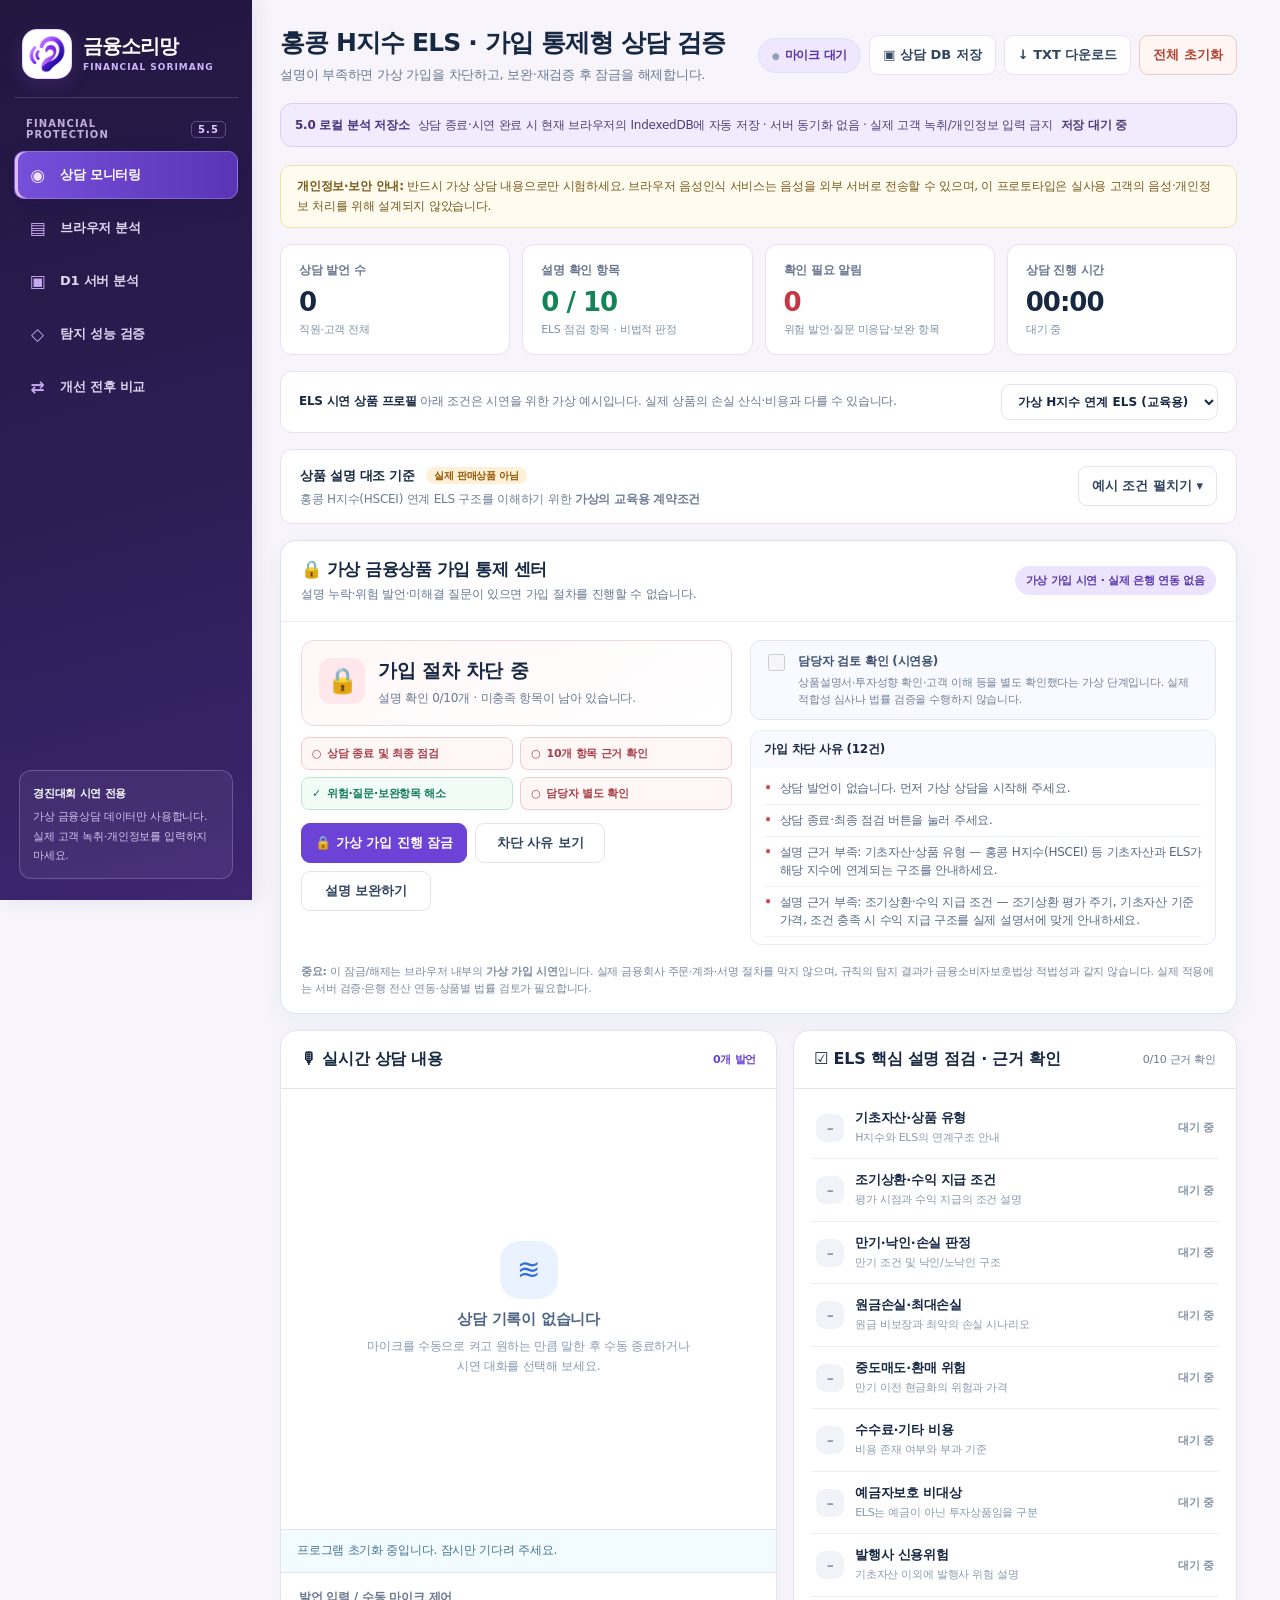
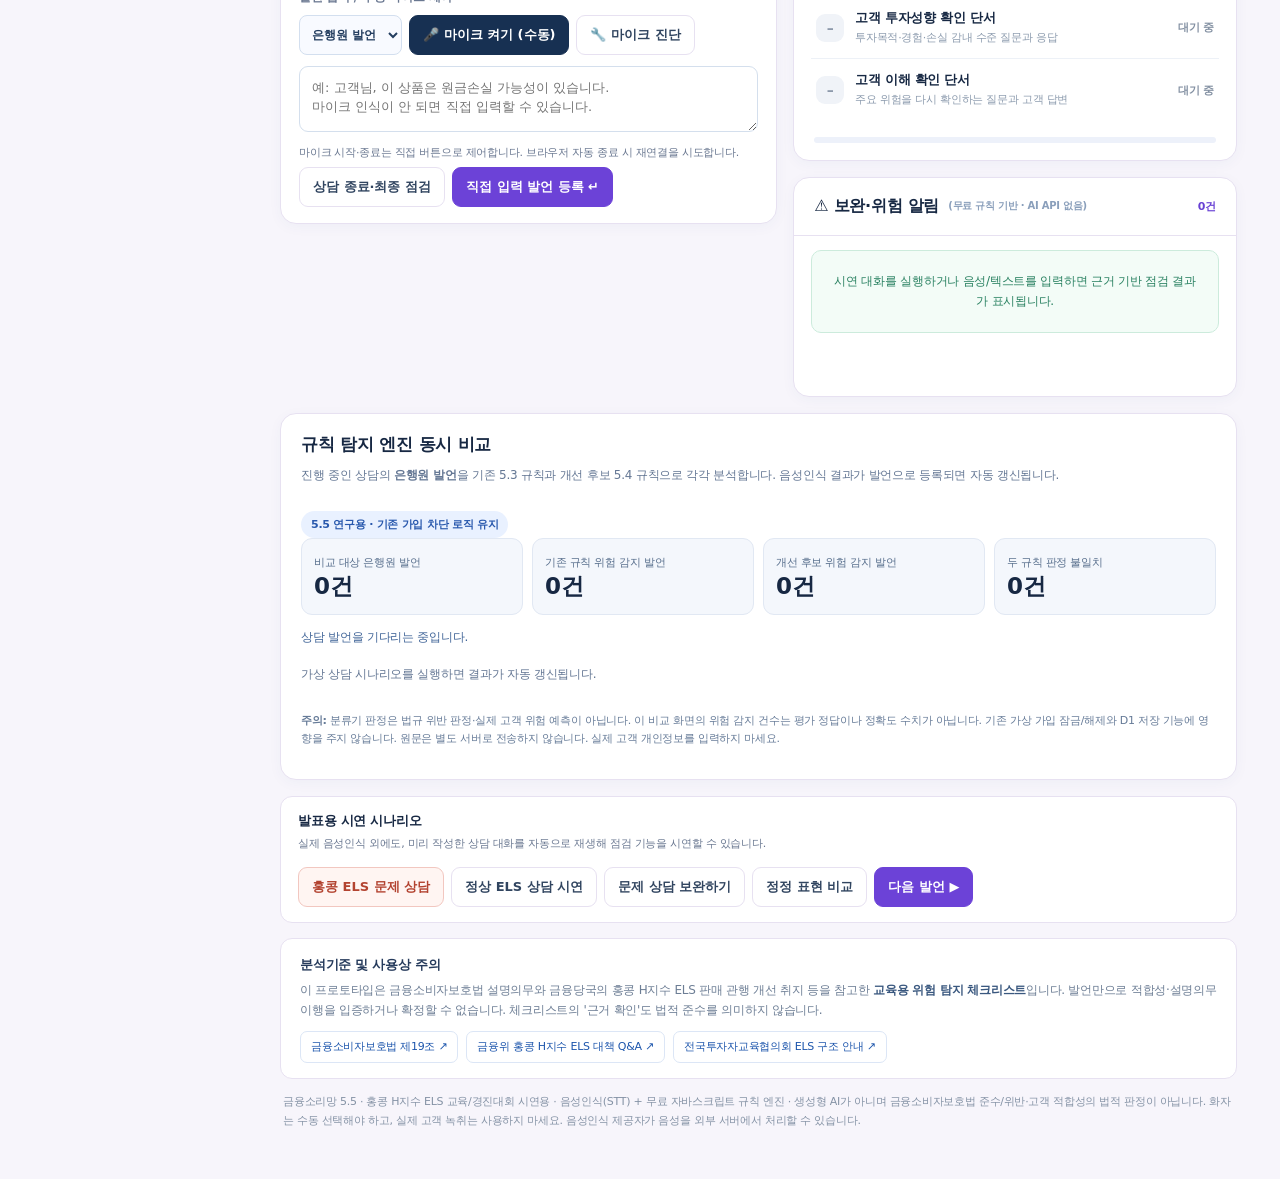
==== commit 33104c61: "Add files via upload" ====
--- a/index.html
+++ b/index.html
@@ -73,18 +73,25 @@
 #liveComparePanel .lc-foot{font-size:11px;color:#667b98;line-height:1.7;margin-top:13px}
 @media(max-width:840px){#liveComparePanel .lc-metrics{grid-template-columns:repeat(2,1fr)}}
 </style>
+<link rel="icon" type="image/png" sizes="64x64" href="financial-sorimang-favicon.png">
+<link rel="apple-touch-icon" sizes="180x180" href="financial-sorimang-app-icon.png">
+<meta name="theme-color" content="#21153f">
+<link rel="stylesheet" href="financial-sorimang-shell.css">
 </head>
 <body>
-<div class="app">
-<aside class="sidebar">
-  <div class="brand"><div class="brand-mark">≋</div><div><h1>금융소리망</h1><small>FINANCIAL VOICE GUARD</small></div></div>
-  <div class="side-label">H-INDEX ELS · V5.5</div>
-  <button class="navbtn active" type="button">◉ &nbsp; 상담 모니터링</button>
-  <a class="navbtn" href="cloud-analytics.html" style="text-decoration:none">▣ &nbsp; D1 서버 분석</a>
-  <a class="navbtn" href="evaluation.html" style="text-decoration:none">◈ &nbsp; 탐지 성능 검증 <span class="v5-chip">5.3</span></a>
-  <a class="navbtn" href="evaluation-compare.html" style="text-decoration:none">↗ &nbsp; 개선 전후 비교 <span class="v5-chip">5.4</span></a>
-  <a class="side-anchor" href="analytics.html">▥ &nbsp; 상담 데이터 분석 <span class="v5-chip">NEW</span></a>
-  <div class="smallnote"><b>시연용 소프트웨어</b>이 프로그램은 가상 가입을 잠그는 시연용 소프트웨어입니다. 실제 금융회사 계좌/주문 시스템에 연동되지 않으며 법적 준수 여부를 판정하지 않습니다.</div>
+<div class="app fs-layout">
+<aside class="fs-sidebar" aria-label="금융소리망 공통 메뉴">
+  <a class="fs-brand" href="index.html" aria-label="금융소리망 홈으로">
+    <img class="fs-brand-mark" src="financial-sorimang-ear.png" alt="" width="50" height="50">
+    <span class="fs-brand-word"><strong>금융소리망</strong><small>FINANCIAL SORIMANG</small></span>
+  </a>
+  <div class="fs-section">FINANCIAL PROTECTION <span>5.5</span></div>
+  <div class="fs-links" role="navigation" aria-label="주요 메뉴"><a class="fs-nav-link" href="index.html" aria-current="page"><span class="fs-nav-icon" aria-hidden="true">◉</span><span>상담 모니터링</span></a>
+<a class="fs-nav-link" href="analytics.html" ><span class="fs-nav-icon" aria-hidden="true">▤</span><span>브라우저 분석</span></a>
+<a class="fs-nav-link" href="cloud-analytics.html" ><span class="fs-nav-icon" aria-hidden="true">▣</span><span>D1 서버 분석</span></a>
+<a class="fs-nav-link" href="evaluation.html" ><span class="fs-nav-icon" aria-hidden="true">◇</span><span>탐지 성능 검증</span></a>
+<a class="fs-nav-link" href="evaluation-compare.html" ><span class="fs-nav-icon" aria-hidden="true">⇄</span><span>개선 전후 비교</span></a></div>
+  <p class="fs-foot"><b>경진대회 시연 전용</b>가상 금융상담 데이터만 사용합니다. 실제 고객 녹취·개인정보를 입력하지 마세요.</p>
 </aside>
 <main class="main">
   <div class="header"><div><h2>홍콩 H지수 ELS · 가입 통제형 상담 검증</h2><p>설명이 부족하면 가상 가입을 차단하고, 보완·재검증 후 잠금을 해제합니다.</p></div><div class="topactions"><span class="pill off" id="livePill">마이크 대기</span><button class="btn" id="saveDbBtn" type="button">▣ 상담 DB 저장</button><button class="btn" id="downloadBtn" type="button">↓ TXT 다운로드</button><button class="btn warn" id="resetBtn" type="button">전체 초기화</button></div></div>
--- a/financial-sorimang-shell.css
+++ b/financial-sorimang-shell.css
@@ -0,0 +1,117 @@
+/* 금융소리망 5.6 / shared navigation across all five pages */
+html{scrollbar-gutter:stable;}
+.fs-layout,.app.fs-layout,.layout.fs-layout,.shell.fs-layout{display:grid;grid-template-columns:252px minmax(0,1fr);min-height:100vh;align-items:stretch}
+.fs-layout>main{min-width:0;box-sizing:border-box}
+.fs-sidebar{--fs-ink:#e5f2ff;--fs-soft:#9fb8d9;position:sticky;top:0;height:100vh;max-height:100vh;overflow-y:auto;box-sizing:border-box;z-index:15;background:linear-gradient(155deg,#091d3a 0%,#102b53 70%,#0e345c 100%);color:var(--fs-ink);padding:22px 14px 17px;display:flex;flex-direction:column;gap:0;box-shadow:4px 0 18px rgba(7,23,48,.07)}
+.fs-sidebar *{box-sizing:border-box;}
+.fs-brand,.fs-brand:visited{display:flex;align-items:center;gap:11px;min-width:0;color:#fff!important;text-decoration:none!important;padding:7px 8px 18px;border-bottom:1px solid rgba(196,218,250,.18);flex:0 0 auto}
+.fs-brand-mark{width:51px;height:51px;object-fit:contain;flex-shrink:0;border-radius:15px;box-shadow:0 4px 17px rgba(0,190,255,.16)}
+.fs-brand-word{display:flex;flex-direction:column;min-width:0;align-items:flex-start;justify-content:center;gap:4px}
+.fs-brand-word strong{display:block;font-size:20px;line-height:1.2;font-weight:850;letter-spacing:-.9px;color:#fff!important;white-space:nowrap}
+.fs-brand-word small{display:block;font-size:9px;line-height:1.3;letter-spacing:1.15px;font-weight:800;color:#87b8e6!important;white-space:nowrap}
+.fs-section{display:flex;align-items:center;justify-content:space-between;gap:8px;font-size:10px;font-weight:800;letter-spacing:1.1px;color:var(--fs-soft);padding:20px 12px 11px;min-height:48px}
+.fs-section span{font-size:10px;color:#63ddf4;padding:2px 6px;border:1px solid rgba(88,215,244,.25);border-radius:5px}
+.fs-links{display:flex;flex-direction:column;gap:5px;margin:0;padding:0;flex:0 0 auto}
+.fs-sidebar a.fs-nav-link,.fs-sidebar a.fs-nav-link:visited{width:100%;min-height:48px;height:48px;flex:0 0 48px;display:flex;align-items:center;gap:13px;position:relative;border-radius:10px;padding:0 13px!important;margin:0!important;background:transparent;text-decoration:none!important;font-size:13px!important;line-height:1.3;color:#bfcee5!important;font-weight:730;white-space:nowrap;border:1px solid transparent;transition:background .15s,color .15s,border-color .15s;box-shadow:none}
+.fs-sidebar a.fs-nav-link:hover{background:rgba(125,172,239,.15);color:#fff!important}
+.fs-sidebar a.fs-nav-link[aria-current="page"]{color:#fff!important;background:linear-gradient(90deg,#2456ad,#224d92);border-color:rgba(126,184,255,.21);box-shadow:inset 3px 0 0 #58dff5,0 5px 13px rgba(9,31,82,.16)}
+.fs-sidebar a.fs-nav-link:focus-visible,.fs-brand:focus-visible{outline:2px solid #71e7ff;outline-offset:3px}
+.fs-nav-icon{display:inline-grid;place-items:center;width:19px;height:20px;flex:0 0 19px;font-size:17px;font-weight:800;line-height:1;color:#82b7e3}
+.fs-nav-link[aria-current="page"] .fs-nav-icon{color:#65edff}
+.fs-foot{margin:auto 5px 4px!important;border:1px solid rgba(179,204,235,.19);border-radius:12px;background:rgba(220,238,255,.045);padding:13px!important;font-size:11px;line-height:1.75;color:#b4c9e2;flex:0 0 auto}
+.fs-foot b{display:block;font-size:11px;color:#e9f6ff;margin-bottom:4px}
+@media (max-width:900px){
+  .fs-layout,.app.fs-layout,.layout.fs-layout,.shell.fs-layout{display:block}
+  .fs-sidebar{position:relative;top:auto;height:auto;max-height:none;overflow:visible;padding:10px 12px 11px;display:block;box-shadow:none}
+  .fs-brand,.fs-brand:visited{padding:3px 5px 9px;border-bottom:0}
+  .fs-brand-mark{width:39px;height:39px;border-radius:11px}
+  .fs-brand-word strong{font-size:17px}
+  .fs-brand-word small{font-size:8px}
+  .fs-section,.fs-foot{display:none!important}
+  .fs-links{display:flex;flex-direction:row;flex-wrap:nowrap;gap:5px;overflow-x:auto;scrollbar-width:thin;padding:3px 1px 3px;overscroll-behavior-x:contain}
+  .fs-sidebar a.fs-nav-link,.fs-sidebar a.fs-nav-link:visited{width:auto;flex:0 0 auto;height:40px;min-height:40px;padding:0 11px!important;font-size:12px!important;gap:7px}
+  .fs-nav-icon{width:15px;flex-basis:15px;font-size:14px}
+}
+@media(prefers-reduced-motion:reduce){.fs-sidebar a.fs-nav-link{transition:none}}
+
+
+/* 금융소리망 5.7 — Indigo Violet brand skin.
+   Only visual tokens and presentation: no application logic, risk classification,
+   storage, D1 API, and authentication behavior is changed. */
+:root {
+  --fs-brand-primary: #6c42d7;
+  --fs-brand-deep: #32149a;
+  --fs-brand-lilac: #aa79f4;
+  --fs-brand-pale: #f2ebff;
+  --navy: #21153f;
+  --navy2: #332154;
+  --accent: #6841d4;
+  --blue: #6841d4;
+  --bg: #f7f5fb;
+  --line: #e7e1f1;
+  --border: #e7e1f1;
+}
+html {accent-color: var(--fs-brand-primary)}
+body {background-color:var(--bg)}
+button:focus-visible, input:focus-visible, select:focus-visible,
+textarea:focus-visible, a:focus-visible {outline:2px solid #9864ec;outline-offset:3px}
+::selection {background:#ded0fb;color:#271047}
+.fs-sidebar {
+  --fs-ink:#f7f2ff;
+  --fs-soft:#c4b5e1;
+  background:linear-gradient(165deg,#22163f 0%,#2d1e56 58%,#3e2671 100%);
+  box-shadow:4px 0 18px rgba(39,20,75,.085)
+}
+.fs-brand,.fs-brand:visited {border-bottom-color:rgba(211,190,255,.20)}
+.fs-brand-mark {
+  width:50px;height:50px;object-fit:contain;
+  padding:4px;border-radius:15px;
+  background:#fff;border:1px solid rgba(225,204,255,.8);
+  box-shadow:0 5px 18px rgba(147,98,234,.19)
+}
+.fs-brand-word small {color:#cdb6ff!important;letter-spacing:1px}
+.fs-section {color:#c1addf}
+.fs-section span {color:#e3c6ff;border-color:rgba(200,164,255,.35)}
+.fs-sidebar a.fs-nav-link,.fs-sidebar a.fs-nav-link:visited {color:#ded5ef!important}
+.fs-nav-icon {color:#c4a8f0}
+.fs-sidebar a.fs-nav-link:hover {background:rgba(177,139,253,.17);color:#fff!important}
+.fs-sidebar a.fs-nav-link[aria-current="page"] {
+  background:linear-gradient(90deg,#7650db 0%,#5935b5 100%);
+  border-color:rgba(217,193,255,.30);
+  box-shadow:inset 3px 0 0 #dfbaff,0 6px 18px rgba(20,9,70,.18);
+  color:#fff!important
+}
+.fs-sidebar a.fs-nav-link[aria-current="page"] .fs-nav-icon {color:#f1e1ff}
+.fs-sidebar a.fs-nav-link:focus-visible,.fs-brand:focus-visible {outline-color:#e0b8ff}
+.fs-foot {border-color:rgba(214,197,242,.27);background:rgba(226,210,255,.065);color:#d0c3eb}
+.fs-foot b {color:#fff}
+/* Non-semantic primary actions use the brand palette; warnings retain their own colors. */
+button.primary,.btn.primary,
+button.primary:hover,.btn.primary:hover {
+  background:var(--fs-brand-primary)!important;
+  border-color:var(--fs-brand-primary)!important;
+  color:#fff!important
+}
+button.primary:hover,.btn.primary:hover {filter:brightness(1.06)}
+.btn:not(.primary):not(.warn):not(.danger):not(.dark):hover,
+button:not(.primary):not(.warn):not(.danger):not(.dark):hover {
+  border-color:#c7b4ed
+}
+.eyebrow {color:var(--fs-brand-primary)!important}
+/* Analytics accents. Preserve red/amber/green risk indicators. */
+.fill:not(.risk):not(.gold):not(.legacy) {background:linear-gradient(90deg,#a879ef,#5732c3)!important}
+.fill.legacy {background:#b2a1d8!important}
+.track > span:not([class*="risk"]):not([class*="red"]):not([class*="gold"]) {
+  background:linear-gradient(90deg,#ad7bf4,#6241cf)
+}
+.filter[aria-pressed="true"] {background:#6540c7!important;border-color:#6540c7!important;color:#fff!important}
+.pill:not(.high):not(.mid):not(.low):not(.demo):not(.sample) {background:#eee7fd;color:#5632a6}
+.bar .fill:not(.legacy) {background:var(--fs-brand-primary)}
+/* Link/button accents on the main consultation screen. */
+.gatechip,.v5-chip {background:#ece3fe;color:#5837ab}
+.storagebar {background:#f1ebfe;border-color:#dccdf8;color:#513d76}
+.storagebar strong {color:#493080}
+/* Tiny-screen rendering preserves the 5.6 common menu geometry. */
+@media(max-width:900px) {
+  .fs-brand-mark{width:39px;height:39px;padding:3px;border-radius:11px}
+}
